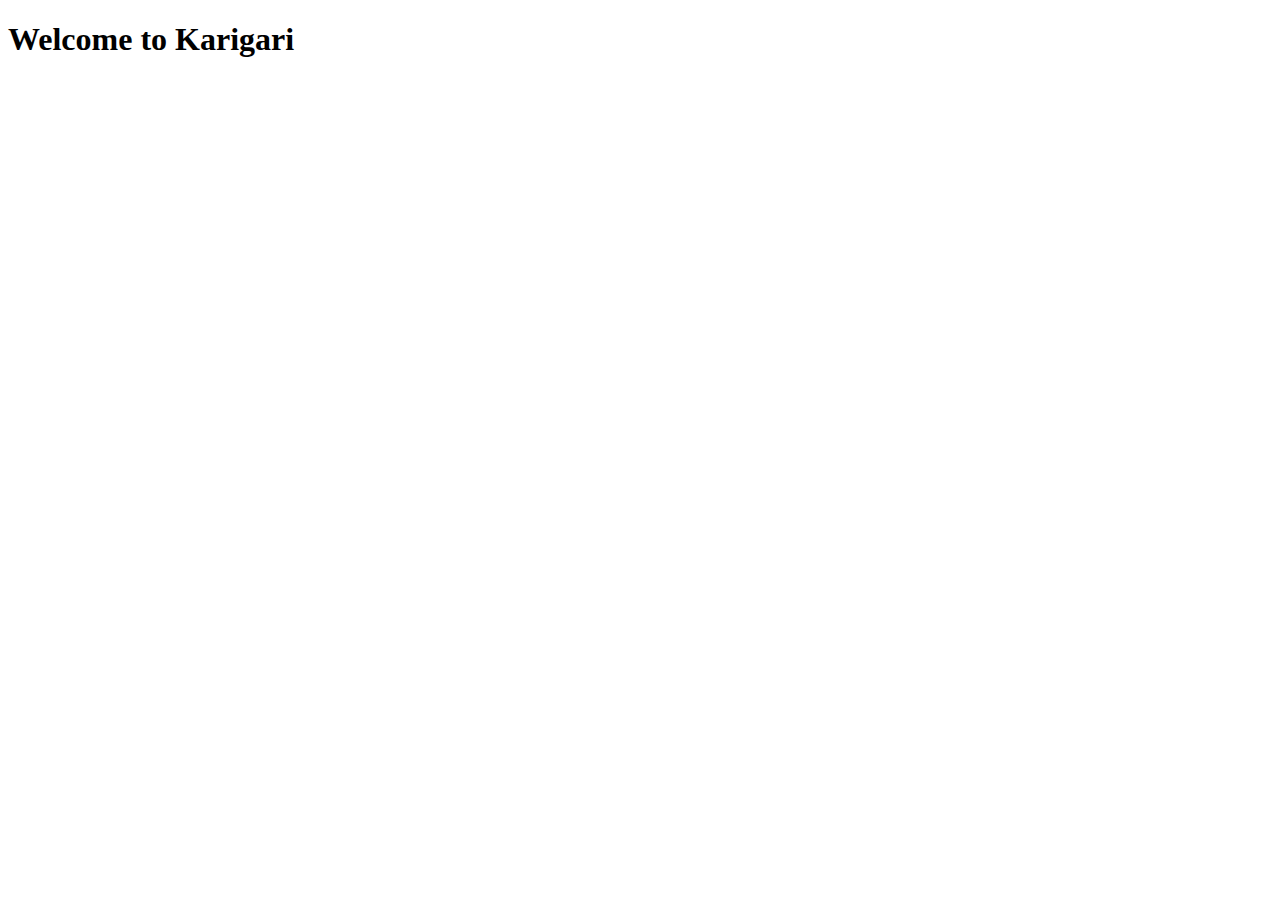
==== Landing_Page/front_end/index.html @ 843fa73e "css bhi" ====
<!-- /home/snehilkankran/Documents/Karigari/karigari/Landing_Page/front_end/index.html -->

<!DOCTYPE html>
<html lang="en">
<head>
    <meta charset="UTF-8">
    <meta name="viewport" content="width=device-width, initial-scale=1.0">
    <title>Karigari.com</title>
</head>
<body>
    <h1>Welcome to Karigari</h1>
</body>
</html>
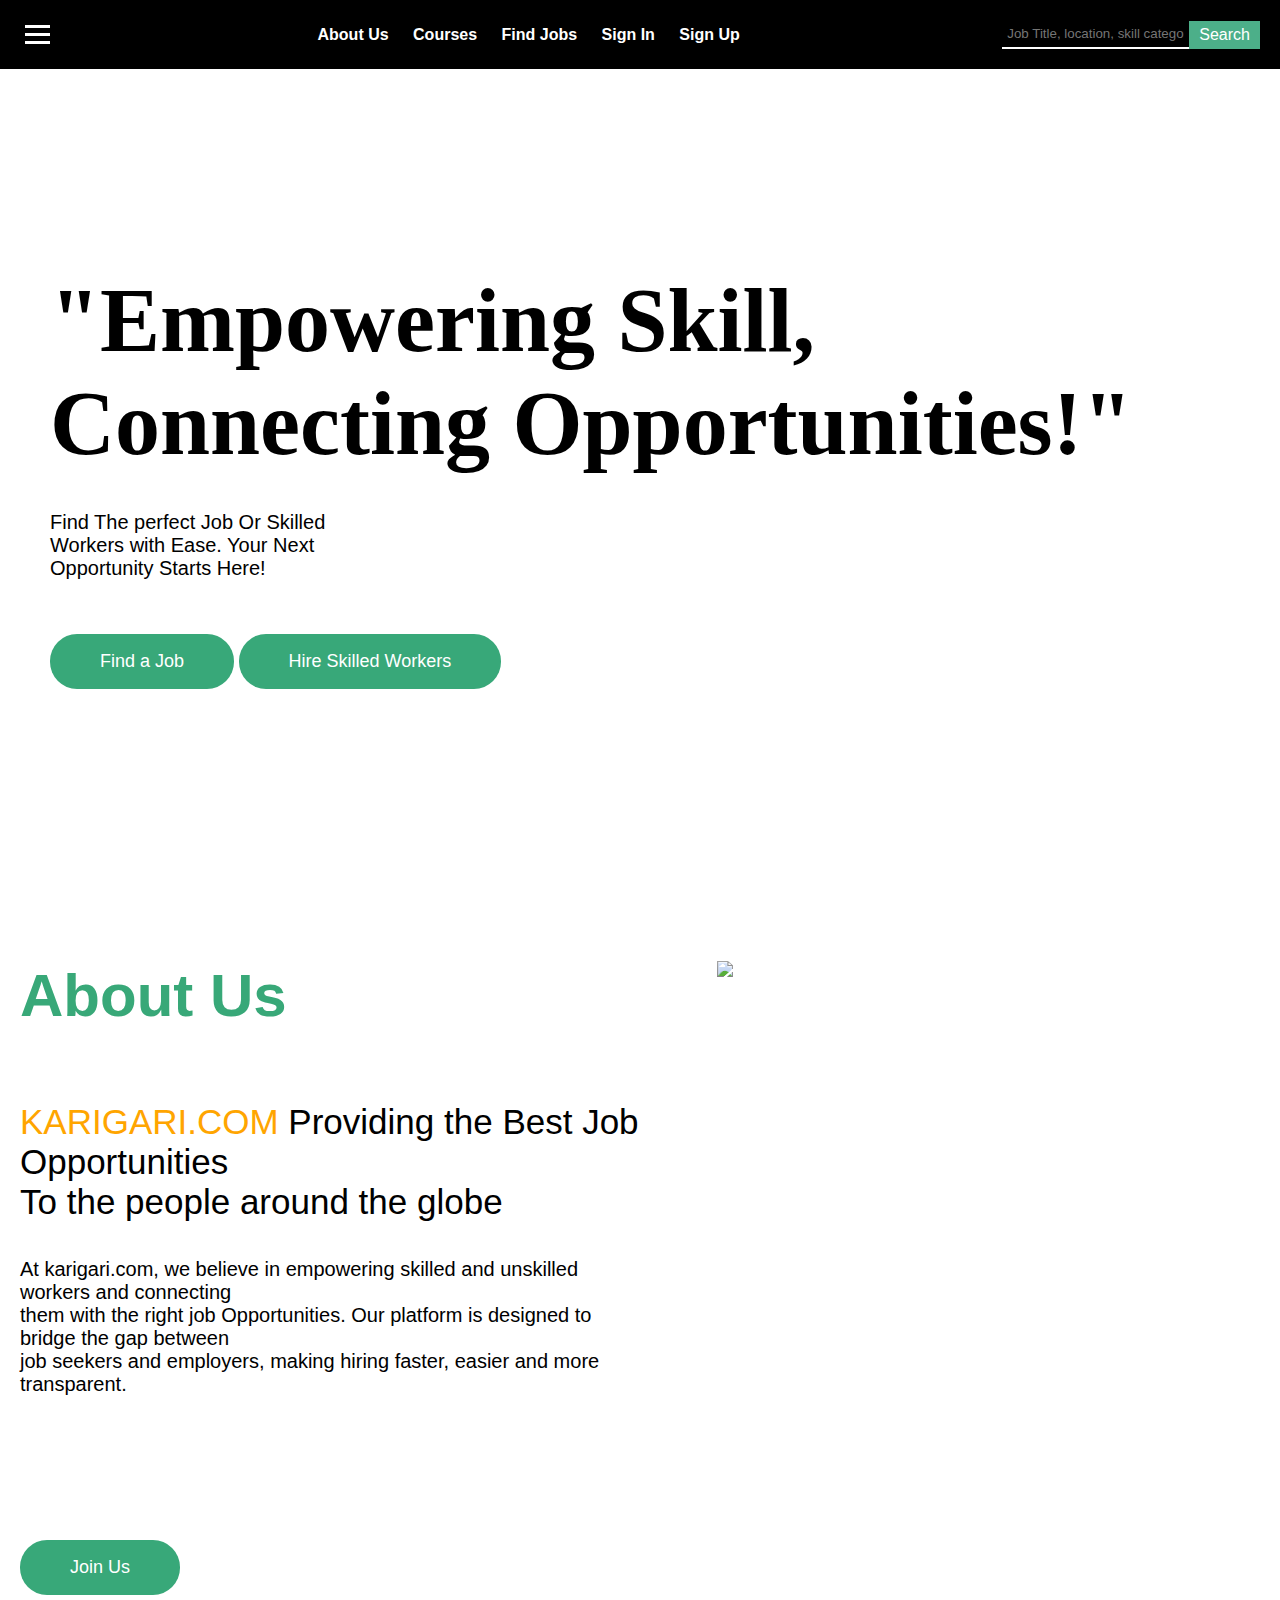
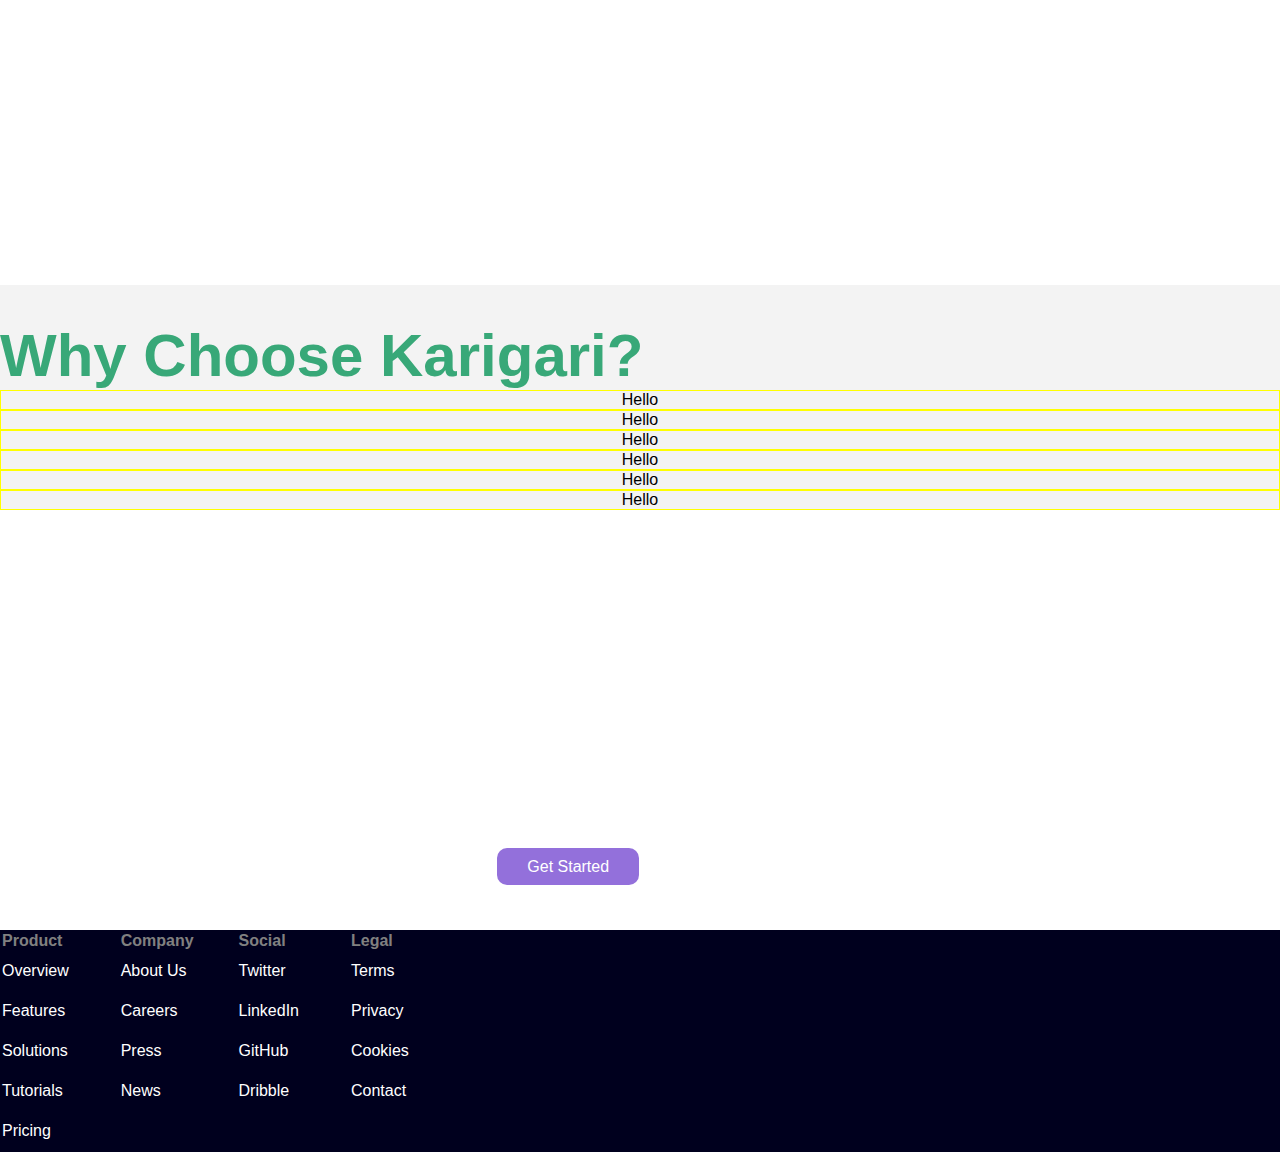
==== commit 40567f8d: "Merge pull request #14 from anshmittal2807/snehil" ====
--- a/Landing_Page/front_end/index.html
+++ b/Landing_Page/front_end/index.html
@@ -6,8 +6,124 @@
     <meta charset="UTF-8">
     <meta name="viewport" content="width=device-width, initial-scale=1.0">
     <title>Karigari.com</title>
+    <link rel="stylesheet" href="style.css">
 </head>
 <body>
-    <h1>Welcome to Karigari</h1>
+    <div class="top-bar">
+        <div class="menu-button">
+            <div class="menu-line"></div>
+            <div class="menu-line"></div>
+            <div class="menu-line"></div>
+        </div>
+        <div class="menu-links"><b>
+            <a href="#">About Us</a>
+            <a href="#">Courses</a>
+            <a href="#">Find Jobs</a>
+            <a href="#">Sign In</a>
+            <a href="#">Sign Up</a></b>
+        </div>
+        <div class="search-box">
+            <input type="text" placeholder="Job Title, location, skill category...">
+            <button>Search</button>
+        </div>
+    </div>
+
+    <!--Desktop 1-->
+
+    <img src="/home/snehilkankran/Documents/Karigari/karigari/Landing_Page/front_end/imagesUsed/Picsart_25-02-11_09-53-29-626.png" alt="image1" style="position: absolute; top: 0; width: 100%; height: 120vh; z-index: -1;">
+    
+    <div class="desktop_Seperator" style="margin-left: 50px;">
+    <h1 style="font-family: cursive; font-size: 10vh;">"Empowering Skill, <br>Connecting Opportunities!"</h1> <br><br>
+    <p>Find The perfect Job Or Skilled <br> Workers with Ease. Your Next <br>Opportunity Starts Here!</p> <br><br><br>
+
+    <div>
+        <div class="LandingButtons">Find a Job</div>
+        <div class="LandingButtons">Hire Skilled Workers</div>
+    </div>
+    <br><br><br><br>
+    </div>
+
+
+    <!--Desktop 2-->
+
+    <img src="/home/snehilkankran/Documents/Karigari/karigari/Landing_Page/front_end/imagesUsed/Screenshot From 2025-02-11 08-36-31.png" style="position: absolute; width: 39%; right: 5%;">
+
+    <div class="desktop_Seperator" style="margin-left: 20px;">
+    <h2>About Us</h2>
+    <br><br><br><br>
+    <div style="width: 50%;">
+    <p style="font-size: 35px;"><span style="color: orange;">KARIGARI.COM</span> Providing the Best Job Opportunities <br> To the people around the globe</p><br><br>
+    <p>At karigari.com, we believe in empowering skilled and unskilled workers and connecting <br> them with the right job Opportunities. Our platform is designed to bridge the gap between <br> job seekers and employers, making hiring faster, easier and more transparent.</p><br><br>
+    </div>
+    <br><br><br><br><br><br>
+    <div class="LandingButtons">Join Us</div>
+    <br><br><br><br><br><br>
+    </div>
+
+    <!--Desktop 3-->
+    <div class="desktop_Seperator" style="background-color: rgb(243, 243, 243);">
+    <br><br>
+    <h2>Why Choose Karigari?</h2>
+    <center>
+        <div class="chooseDiv">Hello</div>
+        <div class="chooseDiv">Hello</div>
+        <div class="chooseDiv">Hello</div>
+        <div class="chooseDiv">Hello</div>
+        <div class="chooseDiv">Hello</div>
+        <div class="chooseDiv">Hello</div>
+    </center>
+    </div>
+
+    <!--Waiting Div-->
+    <div style="background-image: url('/home/snehilkankran/Documents/Karigari/karigari/Landing_Page/front_end/imagesUsed/Screenshot 2025-02-07 193707.png'); background-size: cover; color: white;">
+        <center>
+            <br><br>
+            <span style="font-size: 50px; font-weight: bold;">So? What Are You Waiting For</span><br>
+            <span>It's time to build your career, join in a relaxed and purposeful manner</span><br><br><br>
+            <div class="waitingButtons" style="background-color: mediumpurple;">Get Started</div>
+            <div class="waitingButtons">Contact Us</div>
+            <br><br><br><br>
+        </center>
+    </div>
+
+    
+    <!--Footer-->
+    <div id="footer">
+        <table>
+            <tr id="topTableRow">
+                <th>Product</th>
+                <th>Company</th>
+                <th>Social</th>
+                <th>Legal</th>
+            </tr>
+            <tr>
+                <td>Overview</td>
+                <td>About Us</td>
+                <td>Twitter</td>
+                <td>Terms</td>
+            </tr>
+            <tr>
+                <td>Features</td>
+                <td>Careers</td>
+                <td>LinkedIn</td>
+                <td>Privacy</td>
+            </tr>
+            <tr>
+                <td>Solutions</td>
+                <td>Press</td>
+                <td>GitHub</td>
+                <td>Cookies</td>
+            </tr>
+            <tr>
+                <td>Tutorials</td>
+                <td>News</td>
+                <td>Dribble</td>
+                <td>Contact</td>
+            </tr>
+            <tr>
+                <td>Pricing</td>
+            </tr>
+        </table>
+    </div>
 </body>
 </html>--- a/Landing_Page/front_end/style.css
+++ b/Landing_Page/front_end/style.css
@@ -0,0 +1,91 @@
+*{
+    margin: 0;
+    padding: 0;
+    box-sizing: border-box;
+}
+body {
+    margin: 0; 
+    font-family: sans-serif; 
+}
+.top-bar {
+    background-color: black;
+    color: white;
+    padding: 10px; 
+    display: flex; 
+    justify-content: space-between; 
+    align-items: center; 
+    padding: 20px;
+}
+.menu-button {
+    cursor: pointer;
+    display: flex;
+    flex-direction: column;
+    gap: 5px; 
+    padding: 5px; 
+}
+.menu-line {
+    width: 25px;
+    height: 3px;
+    background-color: white;
+}
+.menu-links {
+    display: flex;
+    gap: 20px; 
+}
+.menu-links a {
+    color: white;
+    text-decoration: none; 
+    padding: 5px 10px; 
+    border-radius: 5px; 
+}
+.menu-links a:hover{background-color: grey;}
+.search-box {display: flex;}
+.search-box input[type="text"] {
+    padding: 5px;
+    border: none;
+    outline: none;
+    background: transparent;
+    color: white;
+    border-bottom: 2px solid white;
+}
+.search-box button {
+    background-color: #4caf89; 
+    border: none;
+    color: white;
+    padding: 5px 10px;
+    text-align: center;
+    text-decoration: none;
+    display: inline-block;
+    font-size: 16px;
+    cursor: pointer;
+}
+.LandingButtons{
+    background-color: rgb(56, 168, 121);
+    color: white;
+    font-size: 18px;
+    padding: 17px 50px;
+    border-radius: 27px;
+    display: inline-flex;
+    justify-content:space-between;
+    align-items: stretch;
+}
+.LandingButtons:hover{
+    cursor: pointer;
+    background-color: rgb(98, 194, 154);
+}
+h2{color: rgb(56, 168, 120); font-size: 60px}
+h4{font-family: cursive; font-size: 40px;}
+.desktop_Seperator{
+    margin: 200px 0;}
+p{font-size: 20px}
+#footer{background-color: rgb(0, 0, 30); color: white;}
+#footer td{padding: 10px 50px 10px 0;}
+#footer td:hover{background-color:  rgba(156, 156, 167, 0.836);}
+.waitingButtons{
+    display: inline;
+    padding: 10px 30px;
+    border-radius: 10px;
+}
+.waitingButtons:hover{background-color: rgba(156, 156, 167, 0.836); color: black;cursor: pointer;}
+#footer th{color: gray; text-align: left;}
+.chooseDiv{display: grid; width: 100px 180px; border: 1px solid yellow;}
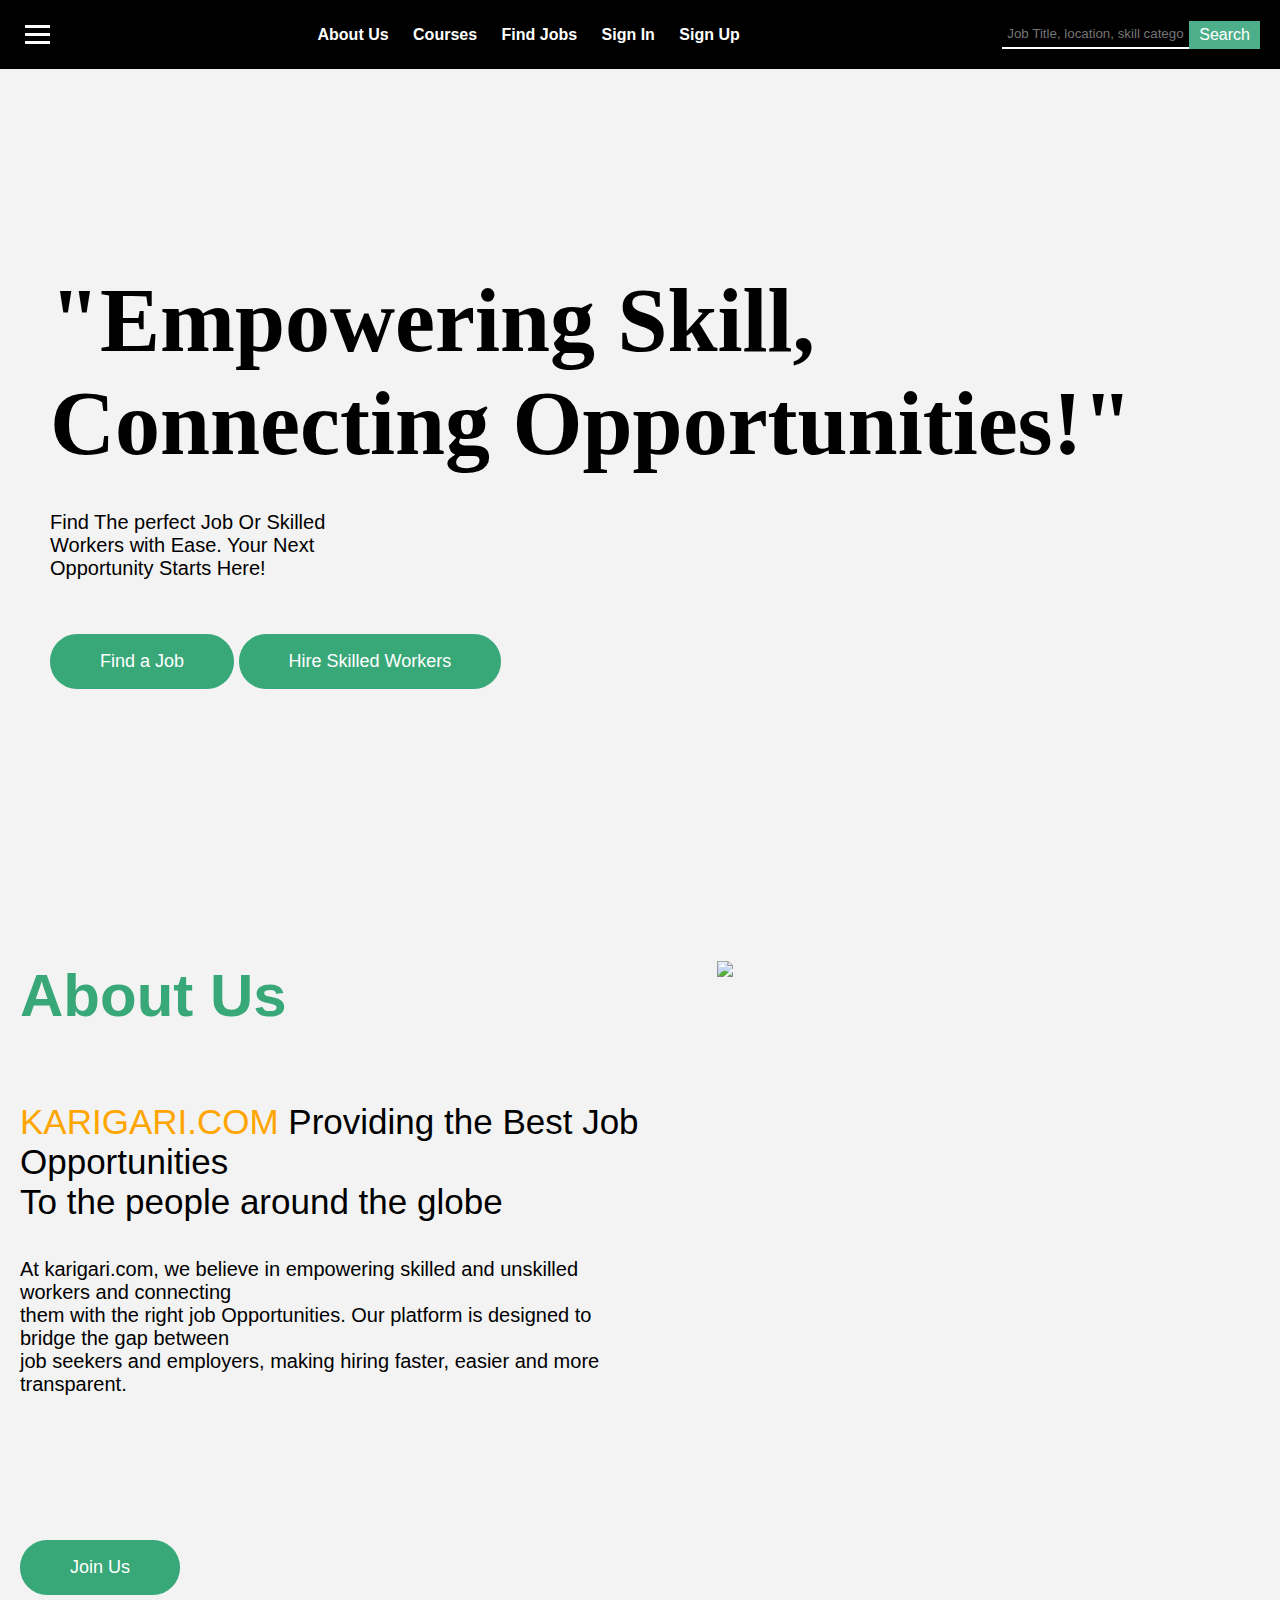
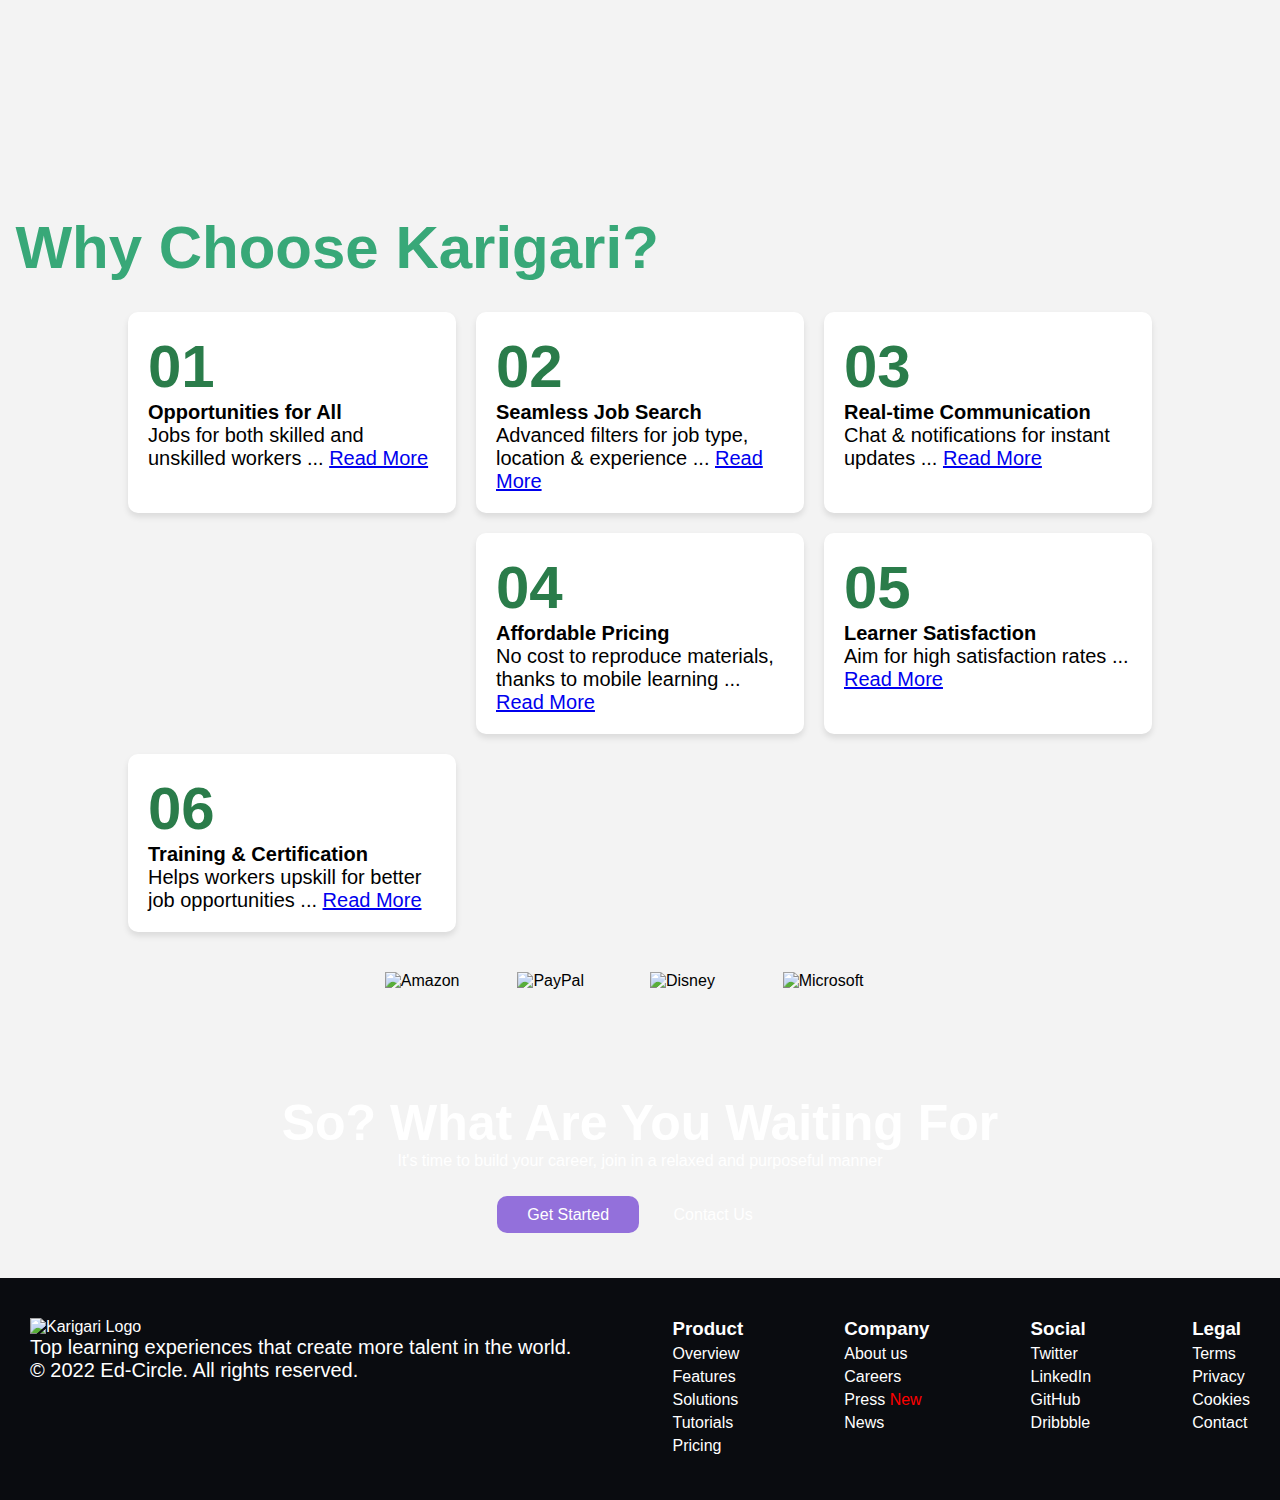
==== commit 9e692a74: "Merge pull request #16 from anshmittal2807/snehil" ====
--- a/Landing_Page/front_end/index.html
+++ b/Landing_Page/front_end/index.html
@@ -30,7 +30,7 @@
 
     <!--Desktop 1-->
 
-    <img src="/home/snehilkankran/Documents/Karigari/karigari/Landing_Page/front_end/imagesUsed/Picsart_25-02-11_09-53-29-626.png" alt="image1" style="position: absolute; top: 0; width: 100%; height: 120vh; z-index: -1;">
+    <img src="/home/snehilkankran/Documents/Karigari/karigari/Landing_Page/front_end/imagesUsed/2c8e28e1b8ab54f369796a909b4a892b.jpg" alt="image1" style="position: absolute; top: 0; width: 100%; height: 100vh; z-index: -1;">
     
     <div class="desktop_Seperator" style="margin-left: 50px;">
     <h1 style="font-family: cursive; font-size: 10vh;">"Empowering Skill, <br>Connecting Opportunities!"</h1> <br><br>
@@ -57,22 +57,53 @@
     </div>
     <br><br><br><br><br><br>
     <div class="LandingButtons">Join Us</div>
-    <br><br><br><br><br><br>
+    <br><br>
     </div>
 
     <!--Desktop 3-->
-    <div class="desktop_Seperator" style="background-color: rgb(243, 243, 243);">
-    <br><br>
-    <h2>Why Choose Karigari?</h2>
-    <center>
-        <div class="chooseDiv">Hello</div>
-        <div class="chooseDiv">Hello</div>
-        <div class="chooseDiv">Hello</div>
-        <div class="chooseDiv">Hello</div>
-        <div class="chooseDiv">Hello</div>
-        <div class="chooseDiv">Hello</div>
-    </center>
+    <div class="container">
+        <h2 style="margin-left: -11%;">Why Choose Karigari?</h2>
+        <div class="grid">
+            <div class="card">
+                <h2>01</h2>
+                <p><strong>Opportunities for All</strong></p>
+                <p>Jobs for both skilled and unskilled workers ... <a href="#">Read More</a></p>
+            </div>
+            <div class="card">
+                <h2>02</h2>
+                <p><strong>Seamless Job Search</strong></p>
+                <p>Advanced filters for job type, location & experience ... <a href="#">Read More</a></p>
+            </div>
+            <div class="card">
+                <h2>03</h2>
+                <p><strong>Real-time Communication</strong></p>
+                <p>Chat & notifications for instant updates ... <a href="#">Read More</a></p>
+            </div>
+            <br>
+            <div class="card">
+                <h2>04</h2>
+                <p><strong>Affordable Pricing</strong></p>
+                <p>No cost to reproduce materials, thanks to mobile learning ... <a href="#">Read More</a></p>
+            </div>
+            <div class="card">
+                <h2>05</h2>
+                <p><strong>Learner Satisfaction</strong></p>
+                <p>Aim for high satisfaction rates ... <a href="#">Read More</a></p>
+            </div>
+            <div class="card">
+                <h2>06</h2>
+                <p><strong>Training & Certification</strong></p>
+                <p>Helps workers upskill for better job opportunities ... <a href="#">Read More</a></p>
+            </div>
+        </div>
+        <div class="partners">
+            <img class="companies" src="/home/snehilkankran/Documents/Karigari/karigari/Landing_Page/front_end/imagesUsed/Screenshot 2025-02-07 182452.png" alt="Amazon">
+            <img class="companies" src="/home/snehilkankran/Documents/Karigari/karigari/Landing_Page/front_end/imagesUsed/Screenshot 2025-02-07 182540.png" alt="PayPal">
+            <img class="companies" src="/home/snehilkankran/Documents/Karigari/karigari/Landing_Page/front_end/imagesUsed/Screenshot 2025-02-07 182547.png" alt="Disney">
+            <img class="companies" src="/home/snehilkankran/Documents/Karigari/karigari/Landing_Page/front_end/imagesUsed/Screenshot 2025-02-07 182531.png" alt="Microsoft">
+        </div>
     </div>
+    <br>
 
     <!--Waiting Div-->
     <div style="background-image: url('/home/snehilkankran/Documents/Karigari/karigari/Landing_Page/front_end/imagesUsed/Screenshot 2025-02-07 193707.png'); background-size: cover; color: white;">
@@ -88,42 +119,41 @@
 
     
     <!--Footer-->
-    <div id="footer">
-        <table>
-            <tr id="topTableRow">
-                <th>Product</th>
-                <th>Company</th>
-                <th>Social</th>
-                <th>Legal</th>
-            </tr>
-            <tr>
-                <td>Overview</td>
-                <td>About Us</td>
-                <td>Twitter</td>
-                <td>Terms</td>
-            </tr>
-            <tr>
-                <td>Features</td>
-                <td>Careers</td>
-                <td>LinkedIn</td>
-                <td>Privacy</td>
-            </tr>
-            <tr>
-                <td>Solutions</td>
-                <td>Press</td>
-                <td>GitHub</td>
-                <td>Cookies</td>
-            </tr>
-            <tr>
-                <td>Tutorials</td>
-                <td>News</td>
-                <td>Dribble</td>
-                <td>Contact</td>
-            </tr>
-            <tr>
-                <td>Pricing</td>
-            </tr>
-        </table>
-    </div>
+    <footer class="site-footer">
+        <div>
+            <img src="/home/snehilkankran/Documents/Karigari/karigari/Landing_Page/front_end/imagesUsed/logo.jpg" alt="Karigari Logo" width="200">
+            <p>Top learning experiences that create more talent in the world.</p>
+            <p>© 2022 Ed-Circle. All rights reserved.</p>
+        </div>
+        <div>
+            <h3>Product</h3>
+            <a href="#">Overview</a>
+            <a href="#">Features</a>
+            <a href="#">Solutions</a>
+            <a href="#">Tutorials</a>
+            <a href="#">Pricing</a>
+        </div>
+        <div>
+            <h3>Company</h3>
+            <a href="#">About us</a>
+            <a href="#">Careers</a>
+            <a href="#">Press <span style='color:red;'>New</span></a>
+            <a href="#">News</a>
+        </div>
+        <div>
+            <h3>Social</h3>
+            <a href="#">Twitter</a>
+            <a href="#">LinkedIn</a>
+            <a href="#">GitHub</a>
+            <a href="#">Dribbble</a>
+        </div>
+        <div>
+            <h3>Legal</h3>
+            <a href="#">Terms</a>
+            <a href="#">Privacy</a>
+            <a href="#">Cookies</a>
+            <a href="#">Contact</a>
+        </div>
+    </footer>
 </body>
 </html>--- a/Landing_Page/front_end/style.css
+++ b/Landing_Page/front_end/style.css
@@ -6,6 +6,7 @@
 body {
     margin: 0; 
     font-family: sans-serif; 
+    background-color: rgb(243, 243, 243);
 }
 .top-bar {
     background-color: black;
@@ -89,3 +90,95 @@
 .waitingButtons:hover{background-color: rgba(156, 156, 167, 0.836); color: black;cursor: pointer;}
 #footer th{color: gray; text-align: left;}
 .chooseDiv{display: grid; width: 100px 180px; border: 1px solid yellow;}
+
+.container {
+    width: 80%;
+    margin: 50px auto;
+}
+.grid {
+    display: grid;
+    align-content: center;
+    grid-template-columns: repeat(auto-fit, minmax(300px, 1fr));
+    gap: 20px;
+    margin-top: 30px;
+    justify-content: space-around;
+}
+.card {
+    background: white;
+    padding: 20px;
+    border-radius: 10px;
+    box-shadow: 0px 4px 6px rgba(0, 0, 0, 0.1);
+}
+.card h2 {
+    color: #2a7c4a;
+}
+.partners {
+    display: flex;
+    justify-content: center;
+    gap: 20px;
+    flex-wrap: wrap;
+    margin-top: 40px;
+}
+.partners img {
+    max-height: 50px;
+}
+.main-wrapper {
+    width: 80%;
+    margin: 50px auto;
+}
+.title-heading {
+    color: #2a7c4a;
+}
+.feature-grid {
+    display: grid;
+    grid-template-columns: repeat(auto-fit, minmax(300px, 1fr));
+    gap: 20px;
+    margin-top: 30px;
+}
+.feature-card {
+    background: white;
+    padding: 20px;
+    border-radius: 10px;
+    box-shadow: 0px 4px 6px rgba(0, 0, 0, 0.1);
+}
+.feature-card h2 {
+    color: #2a7c4a;
+}
+.brand-logos {
+    display: flex;
+    justify-content: center;
+    gap: 20px;
+    flex-wrap: wrap;
+    margin-top: 40px;
+}
+.brand-logos img {
+    max-height: 50px;
+}
+.site-footer {
+    background-color: #0a0c10;
+    color: white;
+    padding: 30px 20px;
+    display: flex;
+    justify-content: space-between;
+    flex-wrap: wrap;
+    text-align: left;
+}
+.site-footer div {
+    margin: 10px;
+}
+.site-footer a {
+    color: white;
+    text-decoration: none;
+    display: block;
+    margin: 5px 0;
+}
+.social-links {
+    display: flex;
+    gap: 10px;
+}
+.social-links img {
+    width: 20px;
+}
+.companies{
+    width: 11%;
+}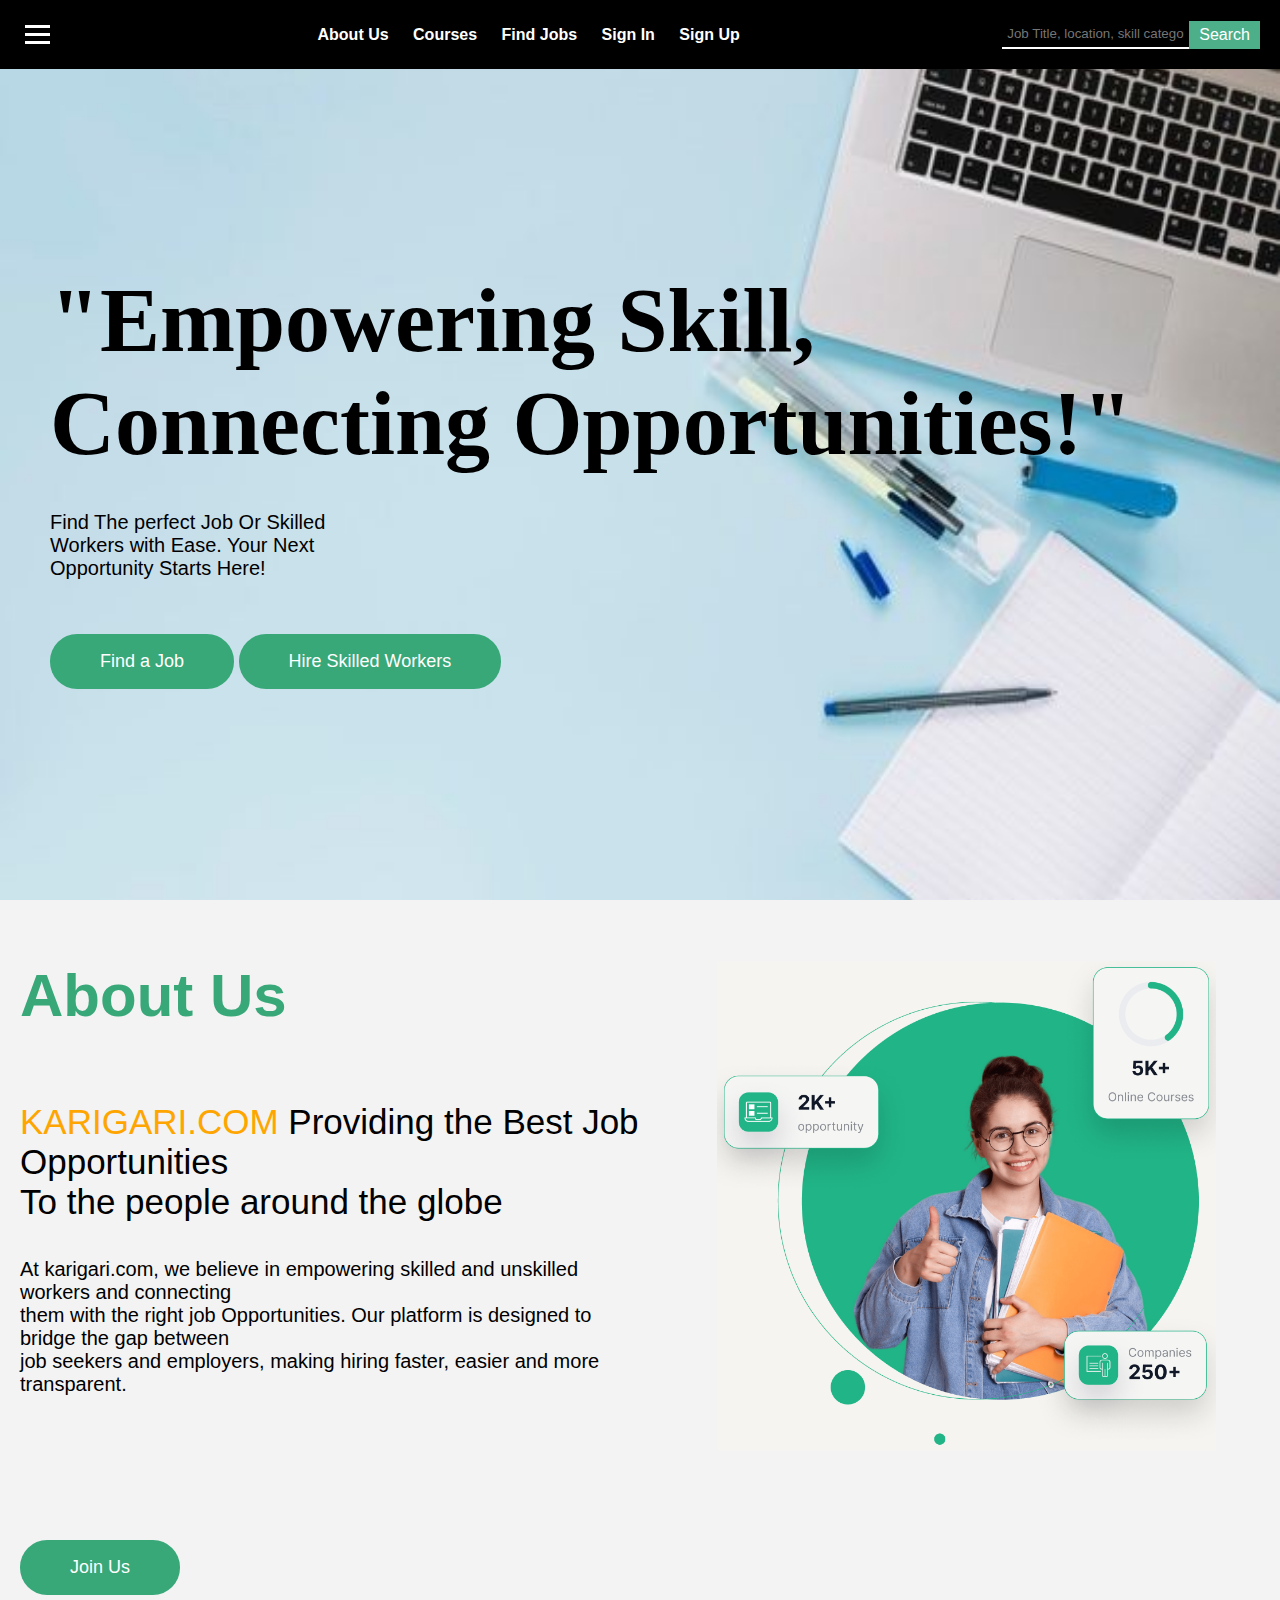
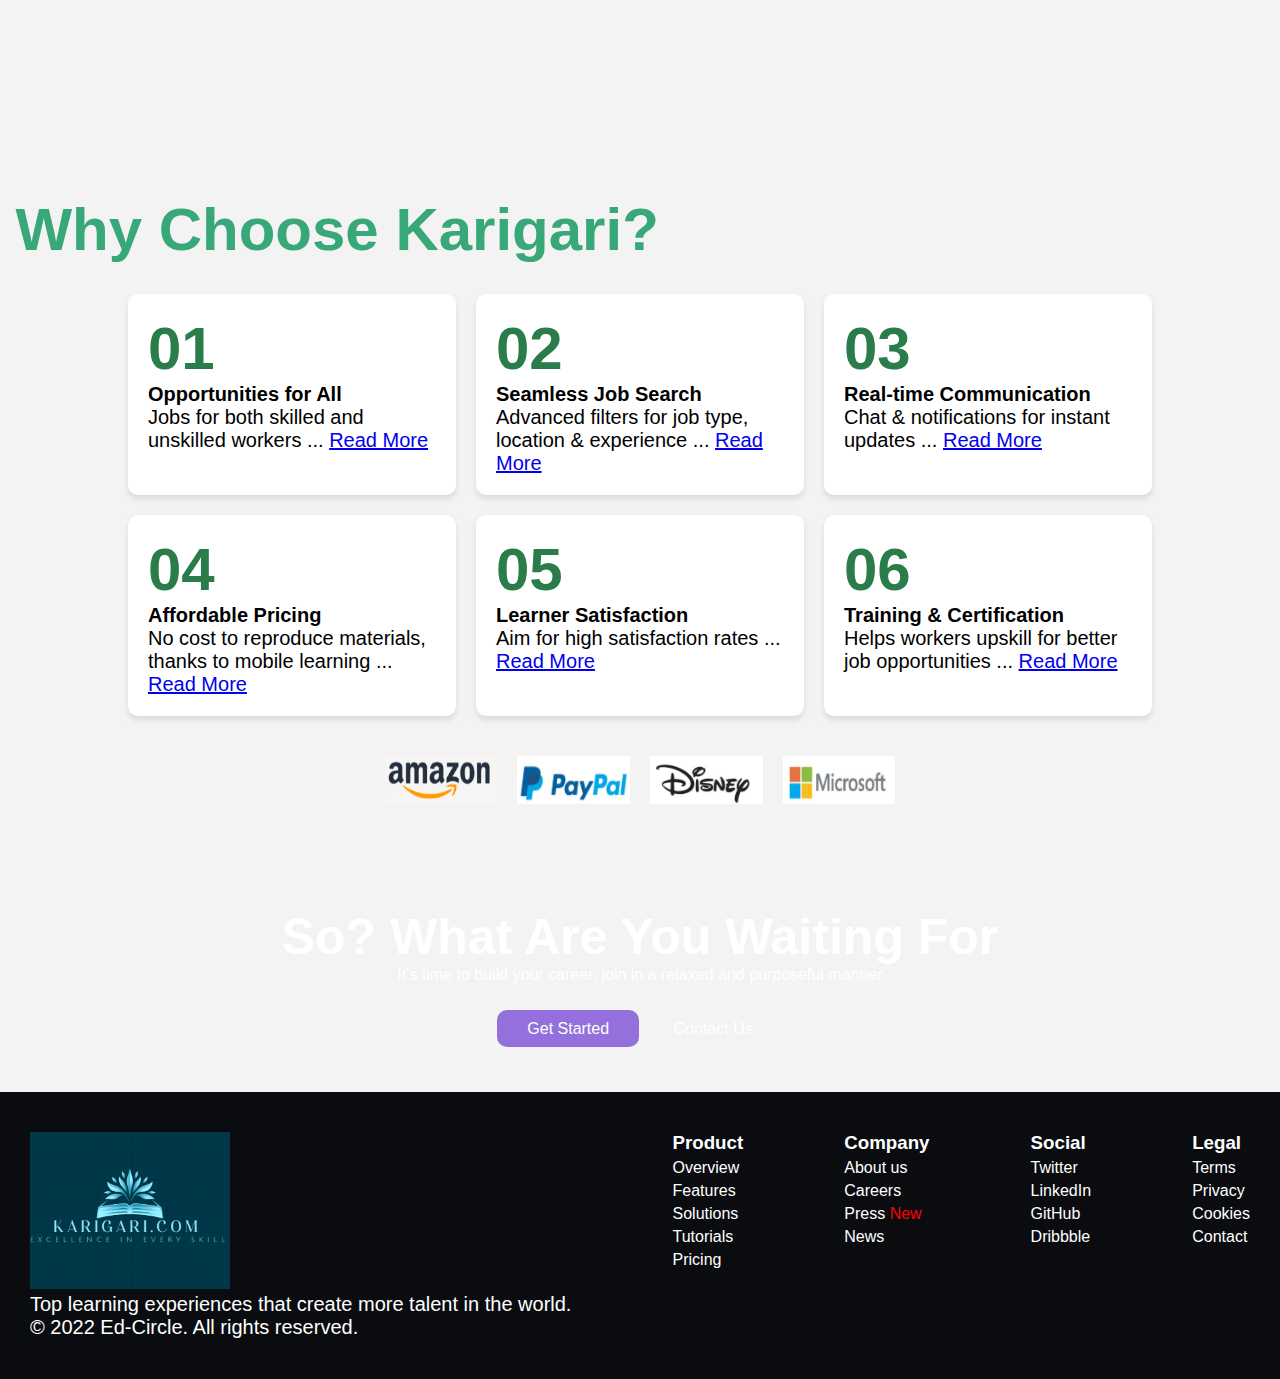
==== commit e463218b: "Merge pull request #17 from anshmittal2807/snehil" ====
--- a/Landing_Page/front_end/index.html
+++ b/Landing_Page/front_end/index.html
@@ -30,7 +30,7 @@
 
     <!--Desktop 1-->
 
-    <img src="/home/snehilkankran/Documents/Karigari/karigari/Landing_Page/front_end/imagesUsed/2c8e28e1b8ab54f369796a909b4a892b.jpg" alt="image1" style="position: absolute; top: 0; width: 100%; height: 100vh; z-index: -1;">
+    <img src="./imagesUsed/2c8e28e1b8ab54f369796a909b4a892b.jpg" alt="image1" style="position: absolute; top: 0; width: 100%; height: 100vh; z-index: -1;">
     
     <div class="desktop_Seperator" style="margin-left: 50px;">
     <h1 style="font-family: cursive; font-size: 10vh;">"Empowering Skill, <br>Connecting Opportunities!"</h1> <br><br>
@@ -46,7 +46,7 @@
 
     <!--Desktop 2-->
 
-    <img src="/home/snehilkankran/Documents/Karigari/karigari/Landing_Page/front_end/imagesUsed/Screenshot From 2025-02-11 08-36-31.png" style="position: absolute; width: 39%; right: 5%;">
+    <img src="./imagesUsed/Screenshot From 2025-02-11 08-36-31.png" style="position: absolute; width: 39%; right: 5%;">
 
     <div class="desktop_Seperator" style="margin-left: 20px;">
     <h2>About Us</h2>
@@ -57,7 +57,7 @@
     </div>
     <br><br><br><br><br><br>
     <div class="LandingButtons">Join Us</div>
-    <br><br>
+    <br>
     </div>
 
     <!--Desktop 3-->
@@ -79,7 +79,6 @@
                 <p><strong>Real-time Communication</strong></p>
                 <p>Chat & notifications for instant updates ... <a href="#">Read More</a></p>
             </div>
-            <br>
             <div class="card">
                 <h2>04</h2>
                 <p><strong>Affordable Pricing</strong></p>
@@ -97,10 +96,10 @@
             </div>
         </div>
         <div class="partners">
-            <img class="companies" src="/home/snehilkankran/Documents/Karigari/karigari/Landing_Page/front_end/imagesUsed/Screenshot 2025-02-07 182452.png" alt="Amazon">
-            <img class="companies" src="/home/snehilkankran/Documents/Karigari/karigari/Landing_Page/front_end/imagesUsed/Screenshot 2025-02-07 182540.png" alt="PayPal">
-            <img class="companies" src="/home/snehilkankran/Documents/Karigari/karigari/Landing_Page/front_end/imagesUsed/Screenshot 2025-02-07 182547.png" alt="Disney">
-            <img class="companies" src="/home/snehilkankran/Documents/Karigari/karigari/Landing_Page/front_end/imagesUsed/Screenshot 2025-02-07 182531.png" alt="Microsoft">
+            <img class="companies" src="./imagesUsed/Screenshot 2025-02-07 182452.png" alt="Amazon">
+            <img class="companies" src="./imagesUsed/Screenshot 2025-02-07 182540.png" alt="PayPal">
+            <img class="companies" src="./imagesUsed/Screenshot 2025-02-07 182547.png" alt="Disney">
+            <img class="companies" src="./imagesUsed/Screenshot 2025-02-07 182531.png" alt="Microsoft">
         </div>
     </div>
     <br>
@@ -121,7 +120,7 @@
     <!--Footer-->
     <footer class="site-footer">
         <div>
-            <img src="/home/snehilkankran/Documents/Karigari/karigari/Landing_Page/front_end/imagesUsed/logo.jpg" alt="Karigari Logo" width="200">
+            <img src="./imagesUsed/logo.jpg" alt="Karigari Logo" width="200">
             <p>Top learning experiences that create more talent in the world.</p>
             <p>© 2022 Ed-Circle. All rights reserved.</p>
         </div>
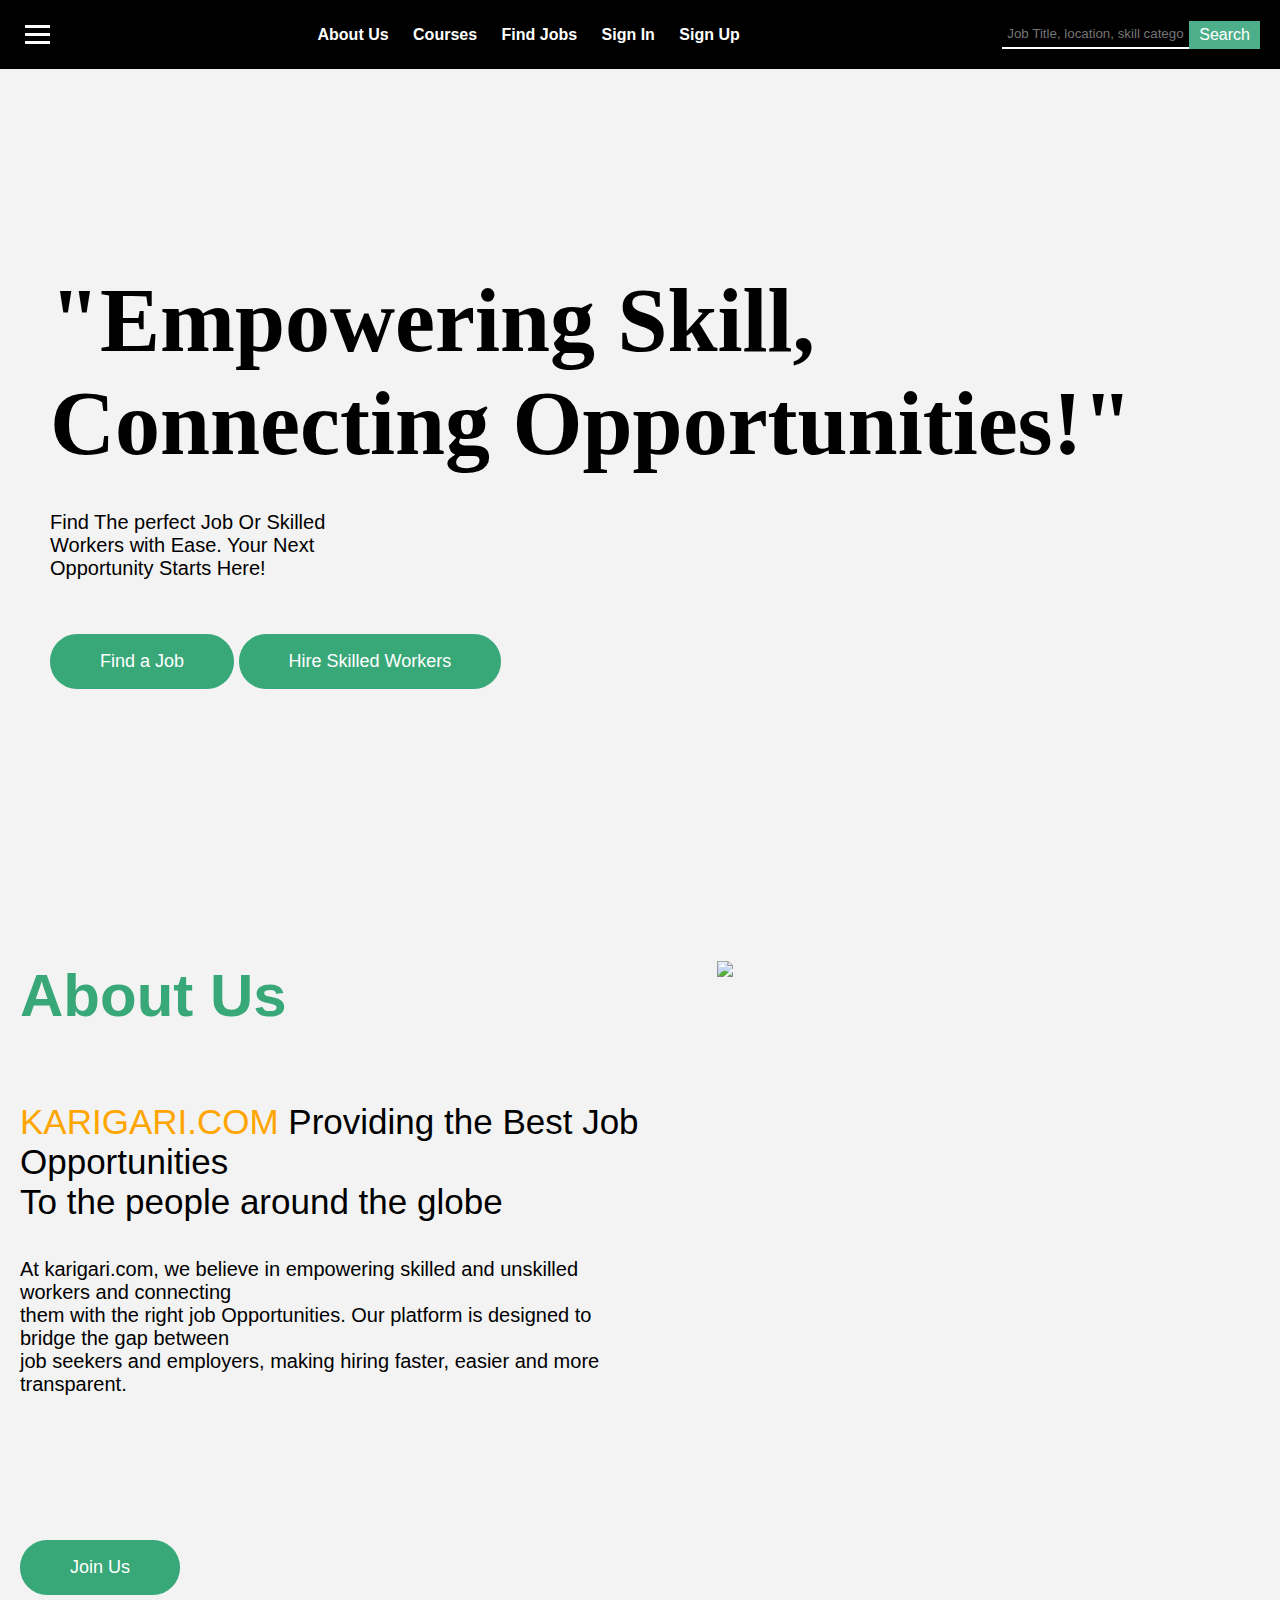
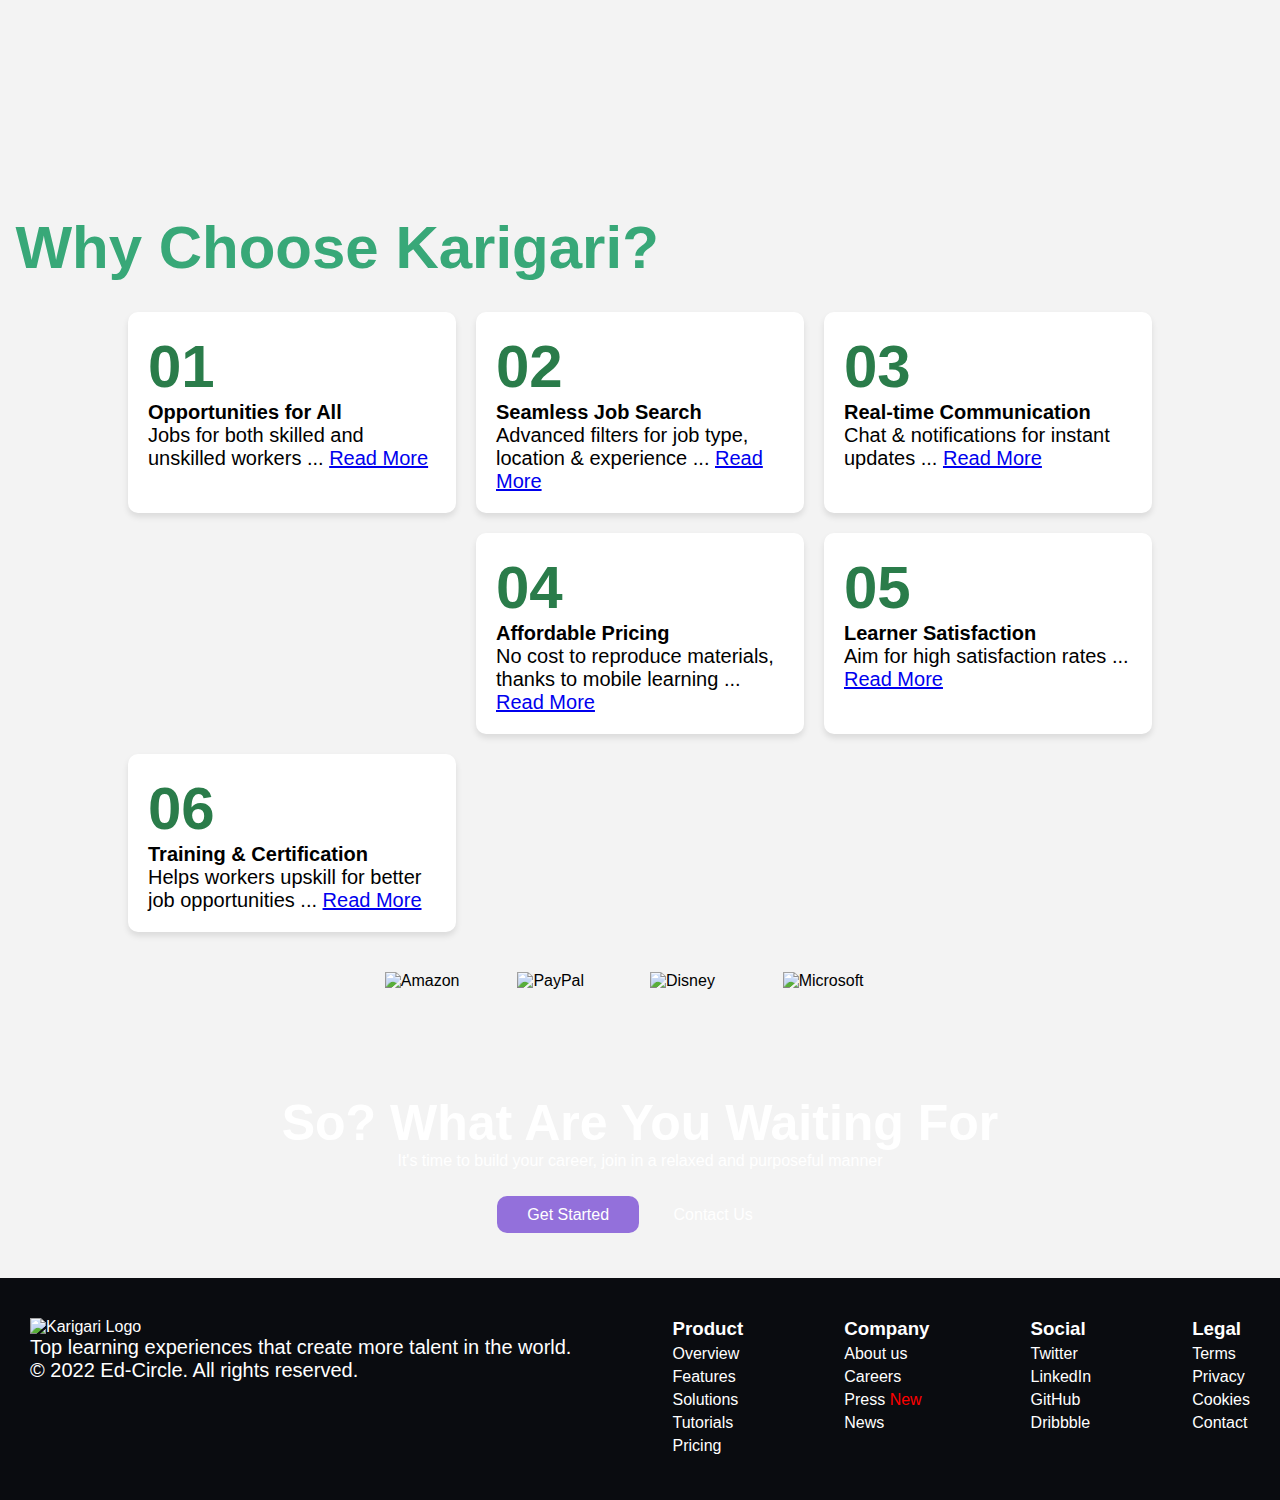
==== commit eadcc9db: "landing page check karo" ====
--- a/Landing_Page/front_end/index.html
+++ b/Landing_Page/front_end/index.html
@@ -30,7 +30,7 @@
 
     <!--Desktop 1-->
 
-    <img src="./imagesUsed/2c8e28e1b8ab54f369796a909b4a892b.jpg" alt="image1" style="position: absolute; top: 0; width: 100%; height: 100vh; z-index: -1;">
+    <img src="/home/snehilkankran/Documents/Karigari/karigari/Landing_Page/front_end/imagesUsed/2c8e28e1b8ab54f369796a909b4a892b.jpg" alt="image1" style="position: absolute; top: 0; width: 100%; height: 100vh; z-index: -1;">
     
     <div class="desktop_Seperator" style="margin-left: 50px;">
     <h1 style="font-family: cursive; font-size: 10vh;">"Empowering Skill, <br>Connecting Opportunities!"</h1> <br><br>
@@ -46,7 +46,7 @@
 
     <!--Desktop 2-->
 
-    <img src="./imagesUsed/Screenshot From 2025-02-11 08-36-31.png" style="position: absolute; width: 39%; right: 5%;">
+    <img src="/home/snehilkankran/Documents/Karigari/karigari/Landing_Page/front_end/imagesUsed/Screenshot From 2025-02-11 08-36-31.png" style="position: absolute; width: 39%; right: 5%;">
 
     <div class="desktop_Seperator" style="margin-left: 20px;">
     <h2>About Us</h2>
@@ -57,7 +57,7 @@
     </div>
     <br><br><br><br><br><br>
     <div class="LandingButtons">Join Us</div>
-    <br>
+    <br><br>
     </div>
 
     <!--Desktop 3-->
@@ -79,6 +79,7 @@
                 <p><strong>Real-time Communication</strong></p>
                 <p>Chat & notifications for instant updates ... <a href="#">Read More</a></p>
             </div>
+            <br>
             <div class="card">
                 <h2>04</h2>
                 <p><strong>Affordable Pricing</strong></p>
@@ -96,10 +97,10 @@
             </div>
         </div>
         <div class="partners">
-            <img class="companies" src="./imagesUsed/Screenshot 2025-02-07 182452.png" alt="Amazon">
-            <img class="companies" src="./imagesUsed/Screenshot 2025-02-07 182540.png" alt="PayPal">
-            <img class="companies" src="./imagesUsed/Screenshot 2025-02-07 182547.png" alt="Disney">
-            <img class="companies" src="./imagesUsed/Screenshot 2025-02-07 182531.png" alt="Microsoft">
+            <img class="companies" src="/home/snehilkankran/Documents/Karigari/karigari/Landing_Page/front_end/imagesUsed/Screenshot 2025-02-07 182452.png" alt="Amazon">
+            <img class="companies" src="/home/snehilkankran/Documents/Karigari/karigari/Landing_Page/front_end/imagesUsed/Screenshot 2025-02-07 182540.png" alt="PayPal">
+            <img class="companies" src="/home/snehilkankran/Documents/Karigari/karigari/Landing_Page/front_end/imagesUsed/Screenshot 2025-02-07 182547.png" alt="Disney">
+            <img class="companies" src="/home/snehilkankran/Documents/Karigari/karigari/Landing_Page/front_end/imagesUsed/Screenshot 2025-02-07 182531.png" alt="Microsoft">
         </div>
     </div>
     <br>
@@ -120,7 +121,7 @@
     <!--Footer-->
     <footer class="site-footer">
         <div>
-            <img src="./imagesUsed/logo.jpg" alt="Karigari Logo" width="200">
+            <img src="/home/snehilkankran/Documents/Karigari/karigari/Landing_Page/front_end/imagesUsed/logo.jpg" alt="Karigari Logo" width="200">
             <p>Top learning experiences that create more talent in the world.</p>
             <p>© 2022 Ed-Circle. All rights reserved.</p>
         </div>
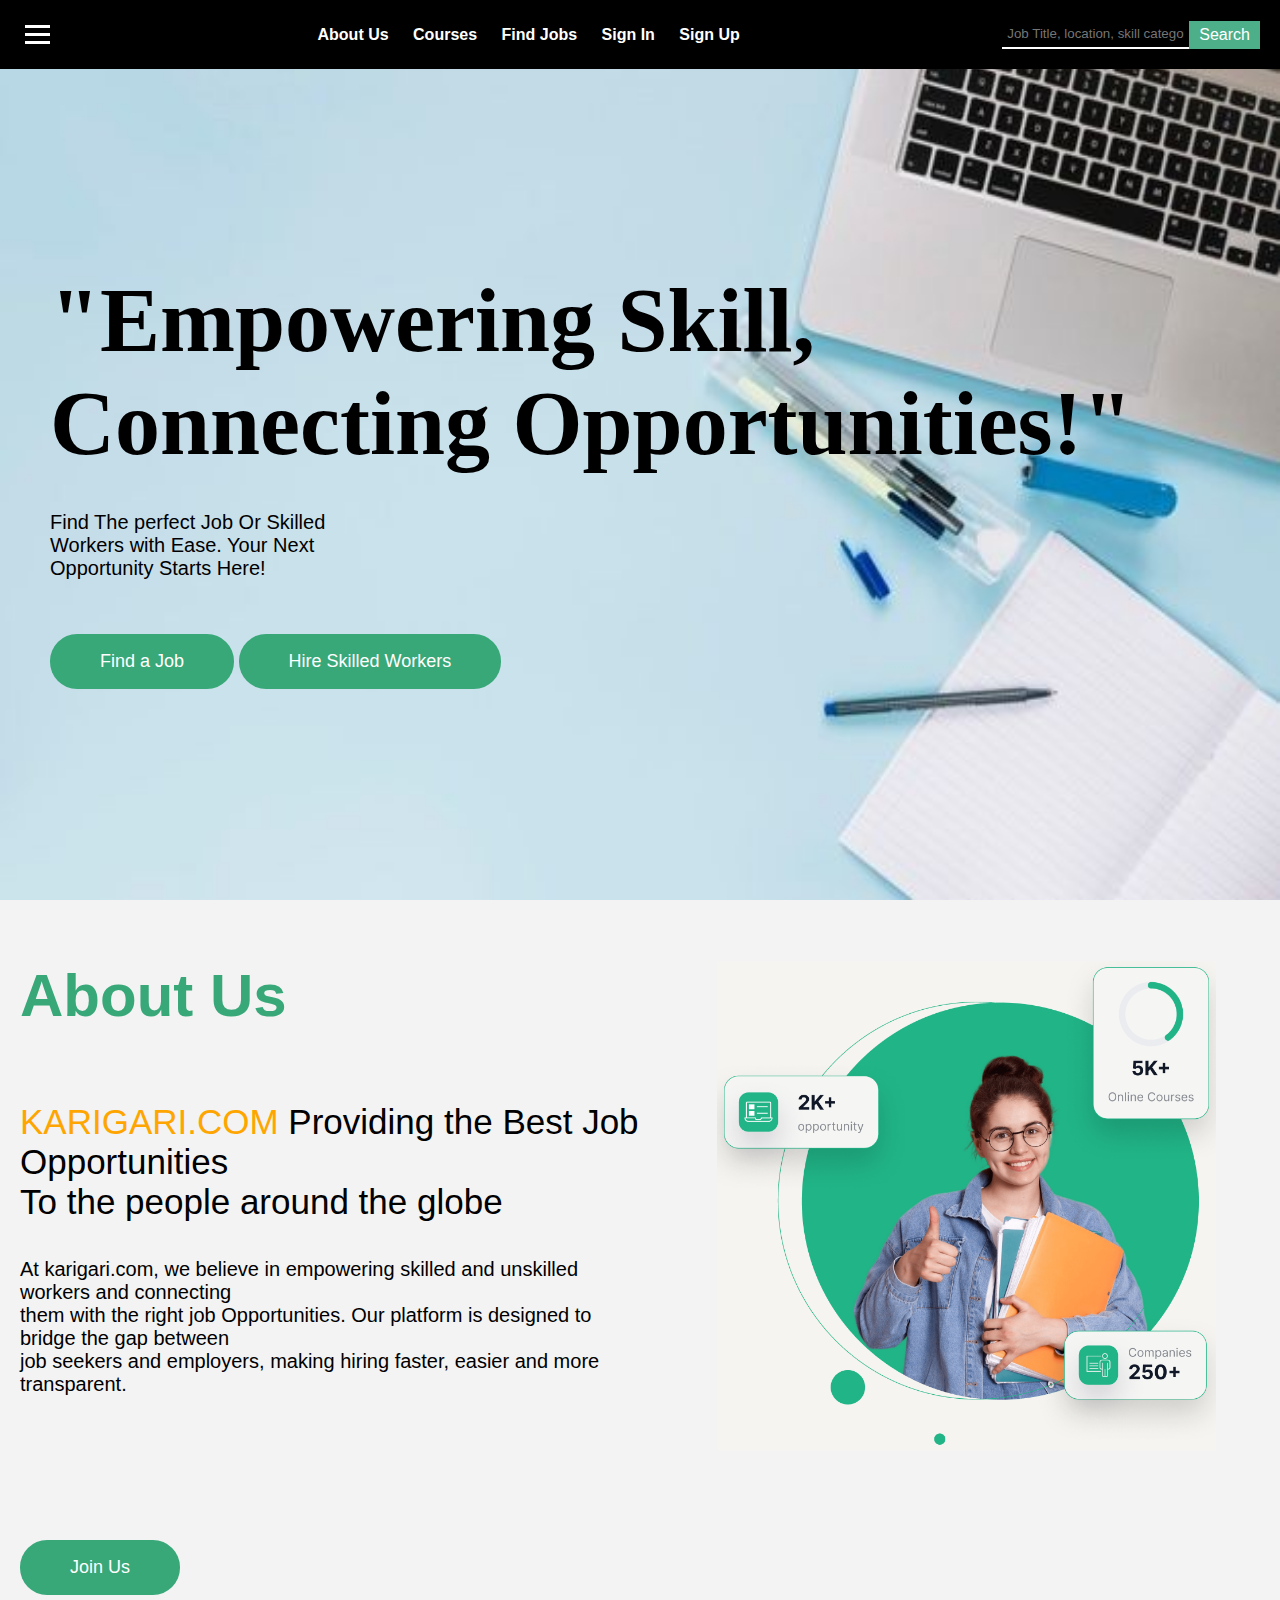
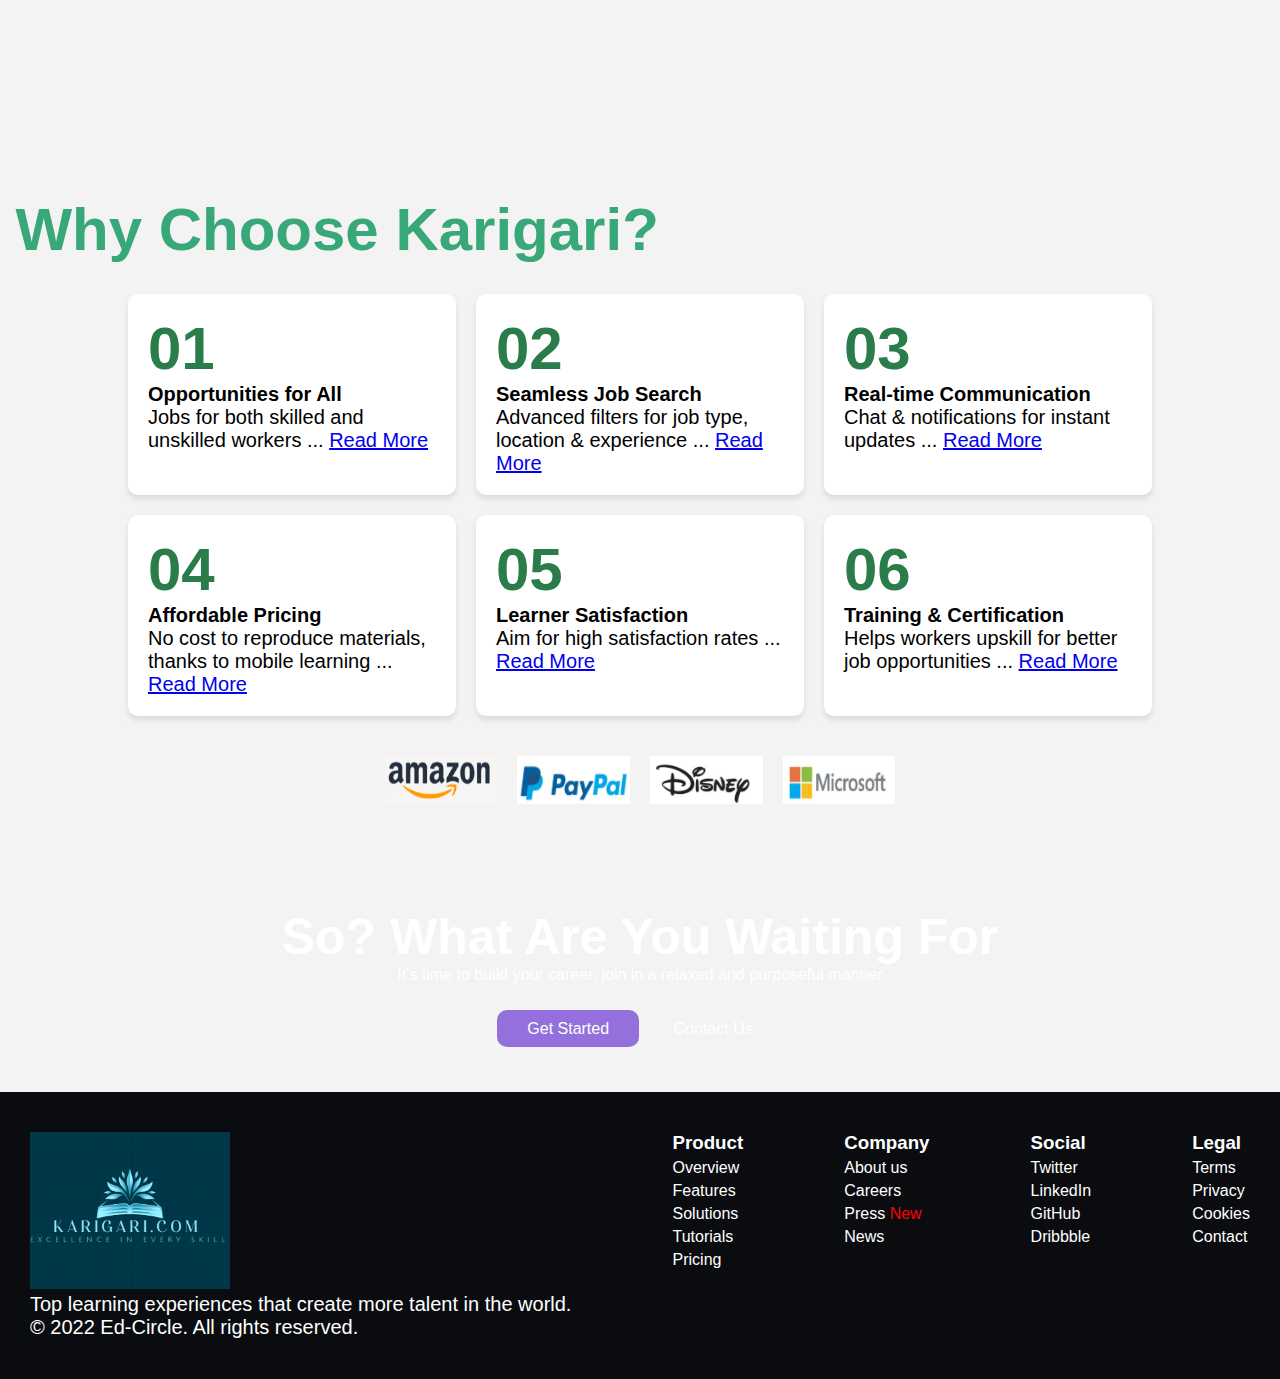
==== commit d6dd152b: "landing page check karo" ====
--- a/Landing_Page/front_end/index.html
+++ b/Landing_Page/front_end/index.html
@@ -30,7 +30,7 @@
 
     <!--Desktop 1-->
 
-    <img src="/home/snehilkankran/Documents/Karigari/karigari/Landing_Page/front_end/imagesUsed/2c8e28e1b8ab54f369796a909b4a892b.jpg" alt="image1" style="position: absolute; top: 0; width: 100%; height: 100vh; z-index: -1;">
+    <img src="./imagesUsed/2c8e28e1b8ab54f369796a909b4a892b.jpg" alt="image1" style="position: absolute; top: 0; width: 100%; height: 100vh; z-index: -1;">
     
     <div class="desktop_Seperator" style="margin-left: 50px;">
     <h1 style="font-family: cursive; font-size: 10vh;">"Empowering Skill, <br>Connecting Opportunities!"</h1> <br><br>
@@ -46,7 +46,7 @@
 
     <!--Desktop 2-->
 
-    <img src="/home/snehilkankran/Documents/Karigari/karigari/Landing_Page/front_end/imagesUsed/Screenshot From 2025-02-11 08-36-31.png" style="position: absolute; width: 39%; right: 5%;">
+    <img src="./imagesUsed/Screenshot From 2025-02-11 08-36-31.png" style="position: absolute; width: 39%; right: 5%;">
 
     <div class="desktop_Seperator" style="margin-left: 20px;">
     <h2>About Us</h2>
@@ -57,7 +57,7 @@
     </div>
     <br><br><br><br><br><br>
     <div class="LandingButtons">Join Us</div>
-    <br><br>
+    <br>
     </div>
 
     <!--Desktop 3-->
@@ -79,7 +79,6 @@
                 <p><strong>Real-time Communication</strong></p>
                 <p>Chat & notifications for instant updates ... <a href="#">Read More</a></p>
             </div>
-            <br>
             <div class="card">
                 <h2>04</h2>
                 <p><strong>Affordable Pricing</strong></p>
@@ -97,10 +96,10 @@
             </div>
         </div>
         <div class="partners">
-            <img class="companies" src="/home/snehilkankran/Documents/Karigari/karigari/Landing_Page/front_end/imagesUsed/Screenshot 2025-02-07 182452.png" alt="Amazon">
-            <img class="companies" src="/home/snehilkankran/Documents/Karigari/karigari/Landing_Page/front_end/imagesUsed/Screenshot 2025-02-07 182540.png" alt="PayPal">
-            <img class="companies" src="/home/snehilkankran/Documents/Karigari/karigari/Landing_Page/front_end/imagesUsed/Screenshot 2025-02-07 182547.png" alt="Disney">
-            <img class="companies" src="/home/snehilkankran/Documents/Karigari/karigari/Landing_Page/front_end/imagesUsed/Screenshot 2025-02-07 182531.png" alt="Microsoft">
+            <img class="companies" src="./imagesUsed/Screenshot 2025-02-07 182452.png" alt="Amazon">
+            <img class="companies" src="./imagesUsed/Screenshot 2025-02-07 182540.png" alt="PayPal">
+            <img class="companies" src="./imagesUsed/Screenshot 2025-02-07 182547.png" alt="Disney">
+            <img class="companies" src="./imagesUsed/Screenshot 2025-02-07 182531.png" alt="Microsoft">
         </div>
     </div>
     <br>
@@ -121,7 +120,7 @@
     <!--Footer-->
     <footer class="site-footer">
         <div>
-            <img src="/home/snehilkankran/Documents/Karigari/karigari/Landing_Page/front_end/imagesUsed/logo.jpg" alt="Karigari Logo" width="200">
+            <img src="./imagesUsed/logo.jpg" alt="Karigari Logo" width="200">
             <p>Top learning experiences that create more talent in the world.</p>
             <p>© 2022 Ed-Circle. All rights reserved.</p>
         </div>
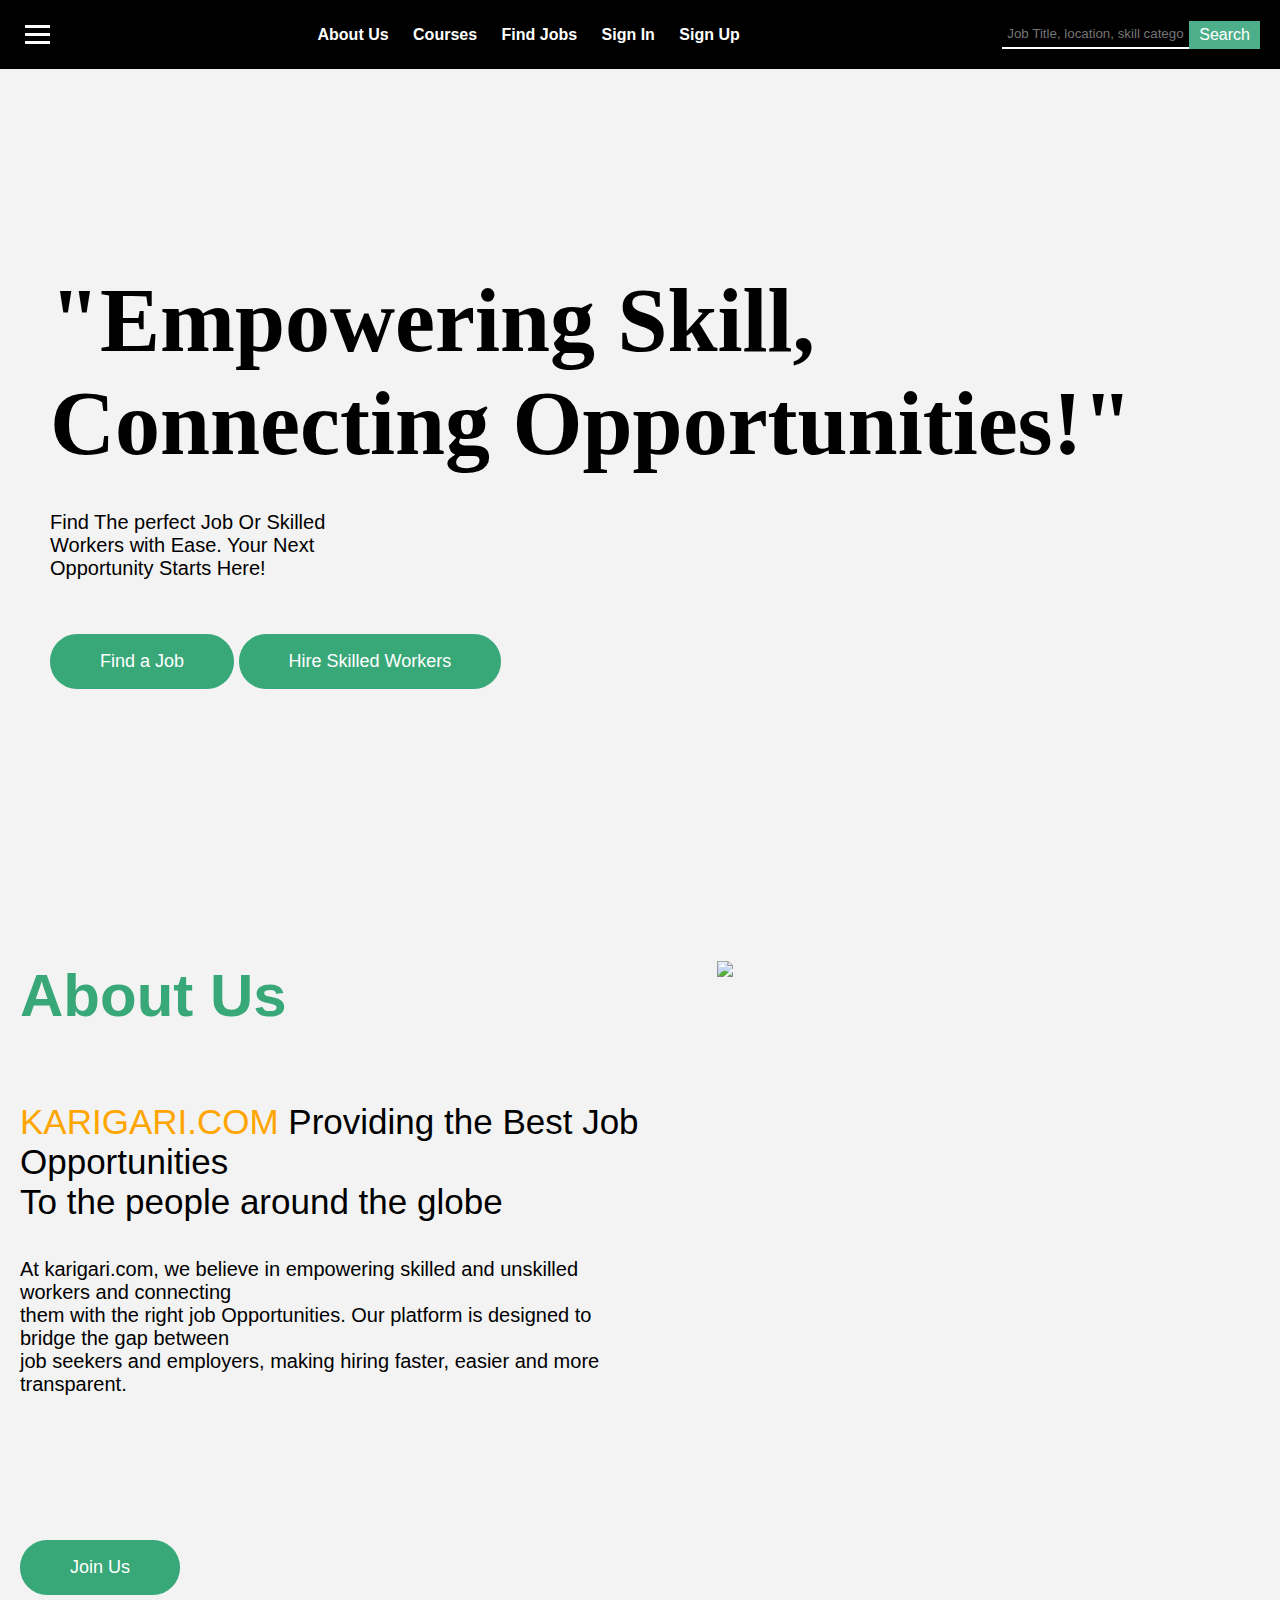
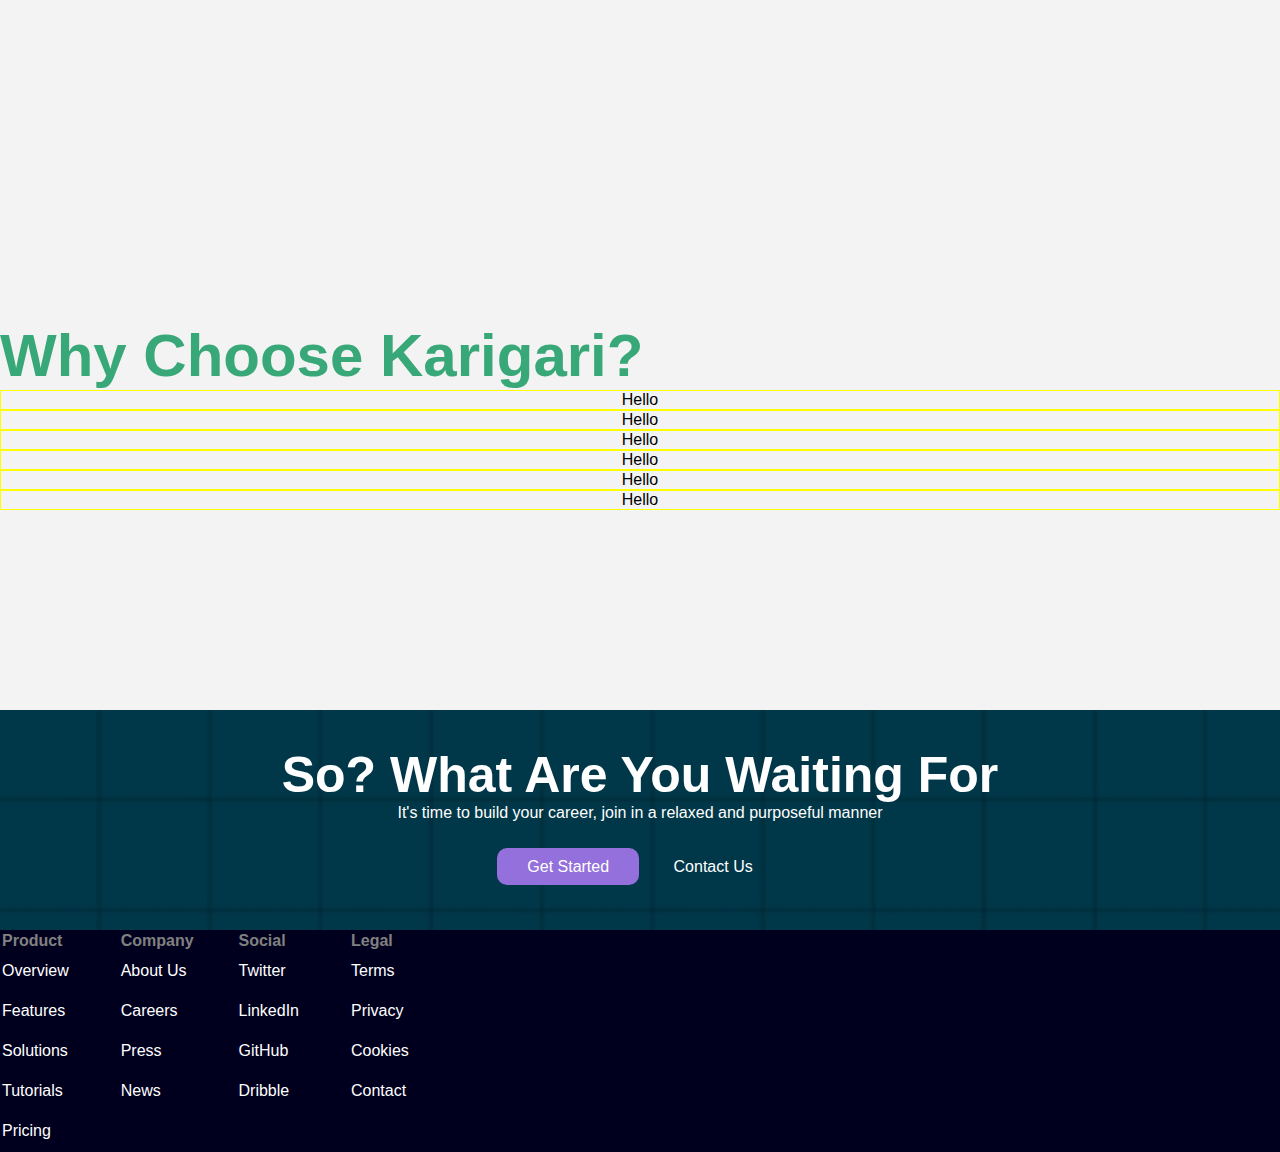
==== commit aae653d3: "g" ====
--- a/Landing_Page/front_end/index.html
+++ b/Landing_Page/front_end/index.html
@@ -30,7 +30,7 @@
 
     <!--Desktop 1-->
 
-    <img src="./imagesUsed/2c8e28e1b8ab54f369796a909b4a892b.jpg" alt="image1" style="position: absolute; top: 0; width: 100%; height: 100vh; z-index: -1;">
+    <img src="/home/snehilkankran/Documents/Karigari/karigari/Landing_Page/front_end/imagesUsed/Picsart_25-02-11_09-53-29-626.png" alt="image1" style="position: absolute; top: 0; width: 100%; height: 120vh; z-index: -1;">
     
     <div class="desktop_Seperator" style="margin-left: 50px;">
     <h1 style="font-family: cursive; font-size: 10vh;">"Empowering Skill, <br>Connecting Opportunities!"</h1> <br><br>
@@ -46,7 +46,7 @@
 
     <!--Desktop 2-->
 
-    <img src="./imagesUsed/Screenshot From 2025-02-11 08-36-31.png" style="position: absolute; width: 39%; right: 5%;">
+    <img src="/home/snehilkankran/Documents/Karigari/karigari/Landing_Page/front_end/imagesUsed/Screenshot From 2025-02-11 08-36-31.png" style="position: absolute; width: 39%; right: 5%;">
 
     <div class="desktop_Seperator" style="margin-left: 20px;">
     <h2>About Us</h2>
@@ -57,55 +57,25 @@
     </div>
     <br><br><br><br><br><br>
     <div class="LandingButtons">Join Us</div>
-    <br>
+    <br><br><br><br><br><br>
     </div>
 
     <!--Desktop 3-->
-    <div class="container">
-        <h2 style="margin-left: -11%;">Why Choose Karigari?</h2>
-        <div class="grid">
-            <div class="card">
-                <h2>01</h2>
-                <p><strong>Opportunities for All</strong></p>
-                <p>Jobs for both skilled and unskilled workers ... <a href="#">Read More</a></p>
-            </div>
-            <div class="card">
-                <h2>02</h2>
-                <p><strong>Seamless Job Search</strong></p>
-                <p>Advanced filters for job type, location & experience ... <a href="#">Read More</a></p>
-            </div>
-            <div class="card">
-                <h2>03</h2>
-                <p><strong>Real-time Communication</strong></p>
-                <p>Chat & notifications for instant updates ... <a href="#">Read More</a></p>
-            </div>
-            <div class="card">
-                <h2>04</h2>
-                <p><strong>Affordable Pricing</strong></p>
-                <p>No cost to reproduce materials, thanks to mobile learning ... <a href="#">Read More</a></p>
-            </div>
-            <div class="card">
-                <h2>05</h2>
-                <p><strong>Learner Satisfaction</strong></p>
-                <p>Aim for high satisfaction rates ... <a href="#">Read More</a></p>
-            </div>
-            <div class="card">
-                <h2>06</h2>
-                <p><strong>Training & Certification</strong></p>
-                <p>Helps workers upskill for better job opportunities ... <a href="#">Read More</a></p>
-            </div>
-        </div>
-        <div class="partners">
-            <img class="companies" src="./imagesUsed/Screenshot 2025-02-07 182452.png" alt="Amazon">
-            <img class="companies" src="./imagesUsed/Screenshot 2025-02-07 182540.png" alt="PayPal">
-            <img class="companies" src="./imagesUsed/Screenshot 2025-02-07 182547.png" alt="Disney">
-            <img class="companies" src="./imagesUsed/Screenshot 2025-02-07 182531.png" alt="Microsoft">
-        </div>
+    <div class="desktop_Seperator" style="background-color: rgb(243, 243, 243);">
+    <br><br>
+    <h2>Why Choose Karigari?</h2>
+    <center>
+        <div class="chooseDiv">Hello</div>
+        <div class="chooseDiv">Hello</div>
+        <div class="chooseDiv">Hello</div>
+        <div class="chooseDiv">Hello</div>
+        <div class="chooseDiv">Hello</div>
+        <div class="chooseDiv">Hello</div>
+    </center>
     </div>
-    <br>
 
     <!--Waiting Div-->
-    <div style="background-image: url('/home/snehilkankran/Documents/Karigari/karigari/Landing_Page/front_end/imagesUsed/Screenshot 2025-02-07 193707.png'); background-size: cover; color: white;">
+    <div style="background-image: url('/Landing_Page/front_end/imagesUsed/logo.jpg'); background-size: cover; color: white;">
         <center>
             <br><br>
             <span style="font-size: 50px; font-weight: bold;">So? What Are You Waiting For</span><br>
@@ -118,41 +88,42 @@
 
     
     <!--Footer-->
-    <footer class="site-footer">
-        <div>
-            <img src="./imagesUsed/logo.jpg" alt="Karigari Logo" width="200">
-            <p>Top learning experiences that create more talent in the world.</p>
-            <p>© 2022 Ed-Circle. All rights reserved.</p>
-        </div>
-        <div>
-            <h3>Product</h3>
-            <a href="#">Overview</a>
-            <a href="#">Features</a>
-            <a href="#">Solutions</a>
-            <a href="#">Tutorials</a>
-            <a href="#">Pricing</a>
-        </div>
-        <div>
-            <h3>Company</h3>
-            <a href="#">About us</a>
-            <a href="#">Careers</a>
-            <a href="#">Press <span style='color:red;'>New</span></a>
-            <a href="#">News</a>
-        </div>
-        <div>
-            <h3>Social</h3>
-            <a href="#">Twitter</a>
-            <a href="#">LinkedIn</a>
-            <a href="#">GitHub</a>
-            <a href="#">Dribbble</a>
-        </div>
-        <div>
-            <h3>Legal</h3>
-            <a href="#">Terms</a>
-            <a href="#">Privacy</a>
-            <a href="#">Cookies</a>
-            <a href="#">Contact</a>
-        </div>
-    </footer>
+    <div id="footer">
+        <table>
+            <tr id="topTableRow">
+                <th>Product</th>
+                <th>Company</th>
+                <th>Social</th>
+                <th>Legal</th>
+            </tr>
+            <tr>
+                <td>Overview</td>
+                <td>About Us</td>
+                <td>Twitter</td>
+                <td>Terms</td>
+            </tr>
+            <tr>
+                <td>Features</td>
+                <td>Careers</td>
+                <td>LinkedIn</td>
+                <td>Privacy</td>
+            </tr>
+            <tr>
+                <td>Solutions</td>
+                <td>Press</td>
+                <td>GitHub</td>
+                <td>Cookies</td>
+            </tr>
+            <tr>
+                <td>Tutorials</td>
+                <td>News</td>
+                <td>Dribble</td>
+                <td>Contact</td>
+            </tr>
+            <tr>
+                <td>Pricing</td>
+            </tr>
+        </table>
+    </div>
 </body>
 </html>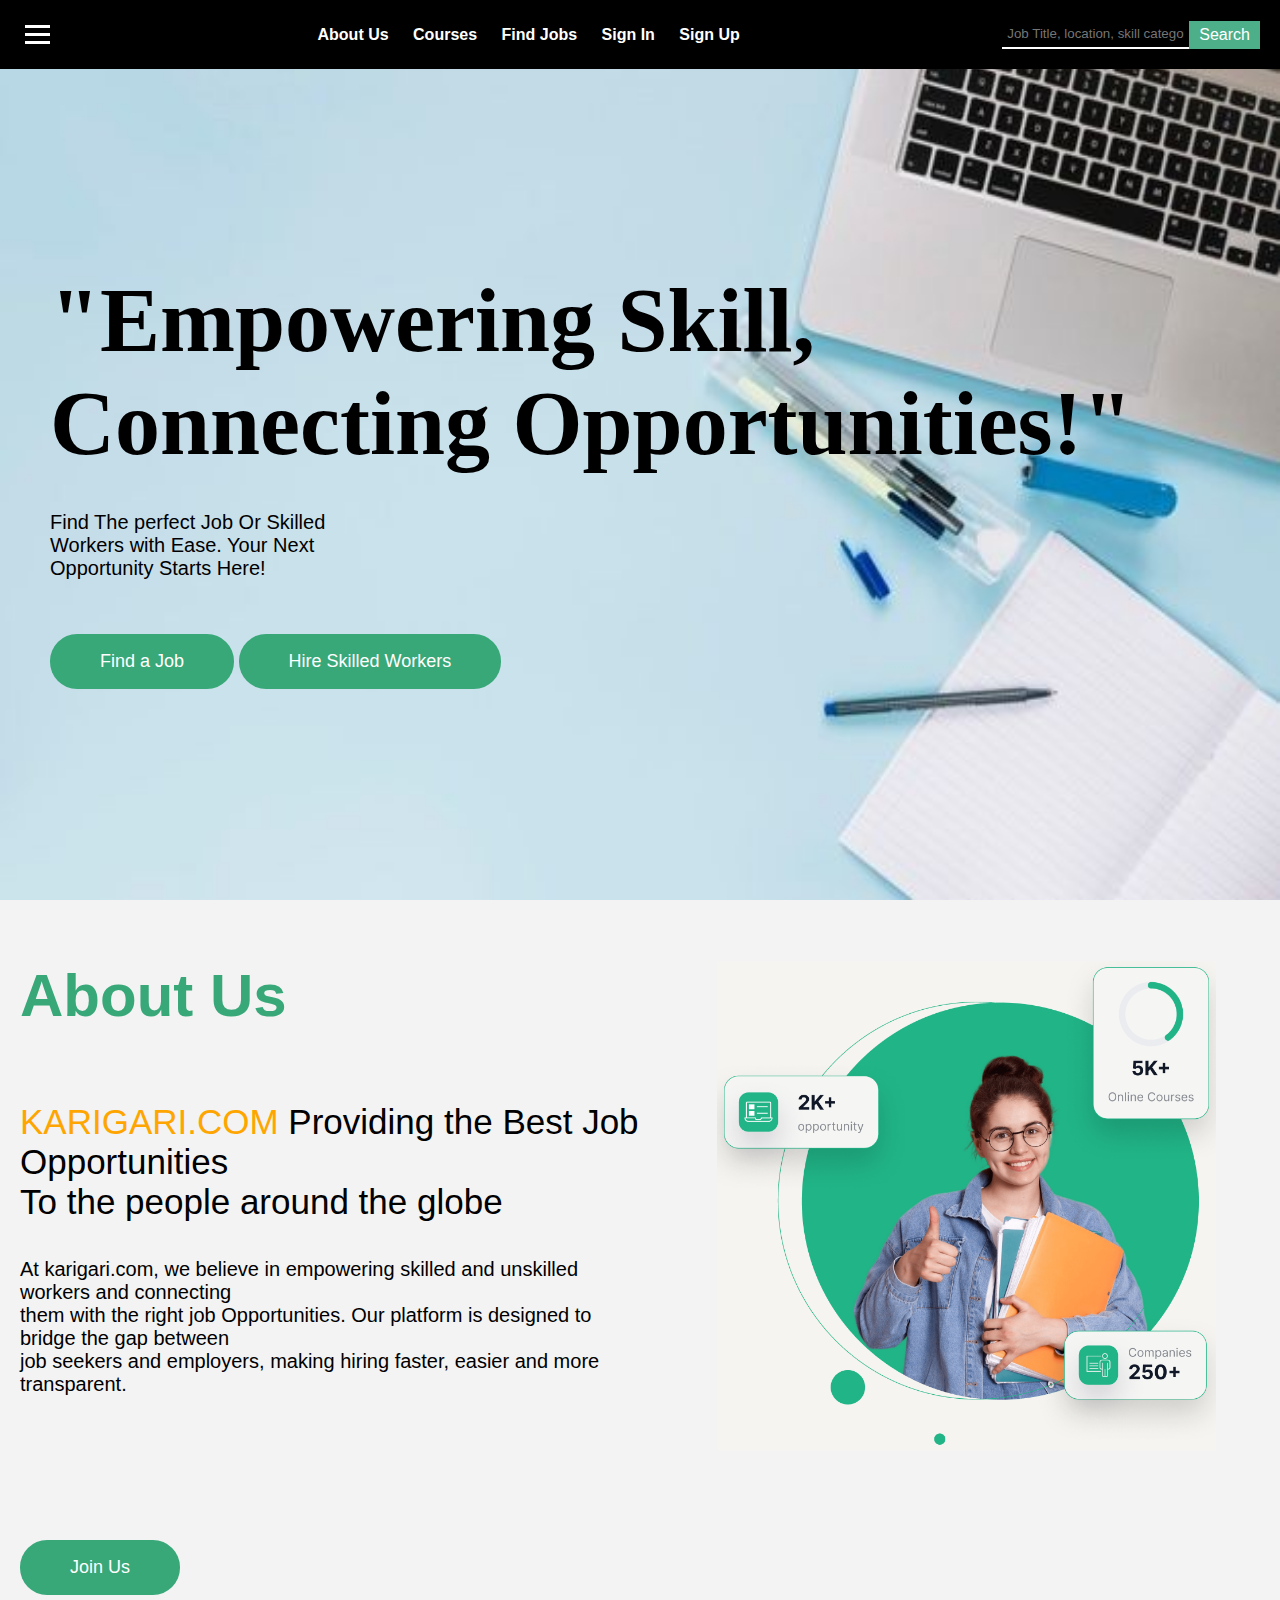
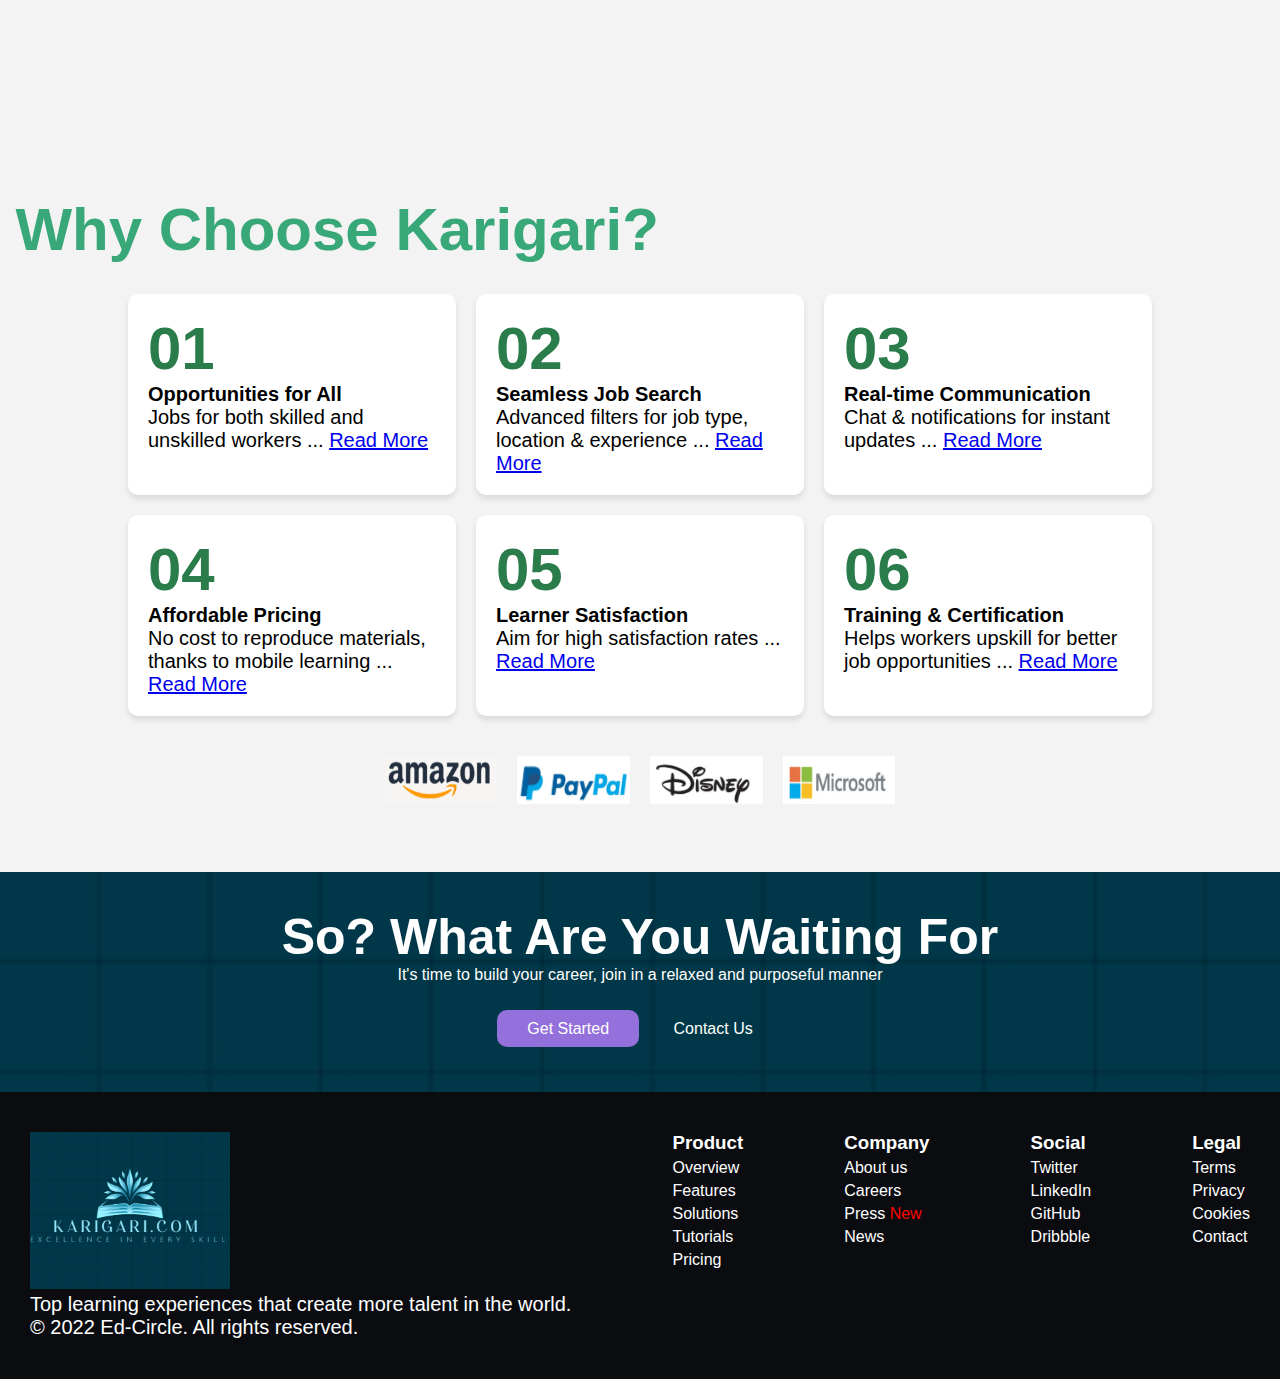
==== commit ebc3dee8: "Merge pull request #18 from anshmittal2807/freelancing" ====
--- a/Landing_Page/front_end/index.html
+++ b/Landing_Page/front_end/index.html
@@ -30,7 +30,7 @@
 
     <!--Desktop 1-->
 
-    <img src="/home/snehilkankran/Documents/Karigari/karigari/Landing_Page/front_end/imagesUsed/Picsart_25-02-11_09-53-29-626.png" alt="image1" style="position: absolute; top: 0; width: 100%; height: 120vh; z-index: -1;">
+    <img src="./imagesUsed/2c8e28e1b8ab54f369796a909b4a892b.jpg" alt="image1" style="position: absolute; top: 0; width: 100%; height: 100vh; z-index: -1;">
     
     <div class="desktop_Seperator" style="margin-left: 50px;">
     <h1 style="font-family: cursive; font-size: 10vh;">"Empowering Skill, <br>Connecting Opportunities!"</h1> <br><br>
@@ -46,7 +46,7 @@
 
     <!--Desktop 2-->
 
-    <img src="/home/snehilkankran/Documents/Karigari/karigari/Landing_Page/front_end/imagesUsed/Screenshot From 2025-02-11 08-36-31.png" style="position: absolute; width: 39%; right: 5%;">
+    <img src="./imagesUsed/Screenshot From 2025-02-11 08-36-31.png" style="position: absolute; width: 39%; right: 5%;">
 
     <div class="desktop_Seperator" style="margin-left: 20px;">
     <h2>About Us</h2>
@@ -57,22 +57,52 @@
     </div>
     <br><br><br><br><br><br>
     <div class="LandingButtons">Join Us</div>
-    <br><br><br><br><br><br>
+    <br>
     </div>
 
     <!--Desktop 3-->
-    <div class="desktop_Seperator" style="background-color: rgb(243, 243, 243);">
-    <br><br>
-    <h2>Why Choose Karigari?</h2>
-    <center>
-        <div class="chooseDiv">Hello</div>
-        <div class="chooseDiv">Hello</div>
-        <div class="chooseDiv">Hello</div>
-        <div class="chooseDiv">Hello</div>
-        <div class="chooseDiv">Hello</div>
-        <div class="chooseDiv">Hello</div>
-    </center>
+    <div class="container">
+        <h2 style="margin-left: -11%;">Why Choose Karigari?</h2>
+        <div class="grid">
+            <div class="card">
+                <h2>01</h2>
+                <p><strong>Opportunities for All</strong></p>
+                <p>Jobs for both skilled and unskilled workers ... <a href="#">Read More</a></p>
+            </div>
+            <div class="card">
+                <h2>02</h2>
+                <p><strong>Seamless Job Search</strong></p>
+                <p>Advanced filters for job type, location & experience ... <a href="#">Read More</a></p>
+            </div>
+            <div class="card">
+                <h2>03</h2>
+                <p><strong>Real-time Communication</strong></p>
+                <p>Chat & notifications for instant updates ... <a href="#">Read More</a></p>
+            </div>
+            <div class="card">
+                <h2>04</h2>
+                <p><strong>Affordable Pricing</strong></p>
+                <p>No cost to reproduce materials, thanks to mobile learning ... <a href="#">Read More</a></p>
+            </div>
+            <div class="card">
+                <h2>05</h2>
+                <p><strong>Learner Satisfaction</strong></p>
+                <p>Aim for high satisfaction rates ... <a href="#">Read More</a></p>
+            </div>
+            <div class="card">
+                <h2>06</h2>
+                <p><strong>Training & Certification</strong></p>
+                <p>Helps workers upskill for better job opportunities ... <a href="#">Read More</a></p>
+            </div>
+        </div>
+        <div class="partners">
+            <img class="companies" src="./imagesUsed/Screenshot 2025-02-07 182452.png" alt="Amazon">
+            <img class="companies" src="./imagesUsed/Screenshot 2025-02-07 182540.png" alt="PayPal">
+            <img class="companies" src="./imagesUsed/Screenshot 2025-02-07 182547.png" alt="Disney">
+            <img class="companies" src="./imagesUsed/Screenshot 2025-02-07 182531.png" alt="Microsoft">
+        </div>
     </div>
+    <br>
 
     <!--Waiting Div-->
     <div style="background-image: url('/Landing_Page/front_end/imagesUsed/logo.jpg'); background-size: cover; color: white;">
@@ -88,42 +118,41 @@
 
     
     <!--Footer-->
-    <div id="footer">
-        <table>
-            <tr id="topTableRow">
-                <th>Product</th>
-                <th>Company</th>
-                <th>Social</th>
-                <th>Legal</th>
-            </tr>
-            <tr>
-                <td>Overview</td>
-                <td>About Us</td>
-                <td>Twitter</td>
-                <td>Terms</td>
-            </tr>
-            <tr>
-                <td>Features</td>
-                <td>Careers</td>
-                <td>LinkedIn</td>
-                <td>Privacy</td>
-            </tr>
-            <tr>
-                <td>Solutions</td>
-                <td>Press</td>
-                <td>GitHub</td>
-                <td>Cookies</td>
-            </tr>
-            <tr>
-                <td>Tutorials</td>
-                <td>News</td>
-                <td>Dribble</td>
-                <td>Contact</td>
-            </tr>
-            <tr>
-                <td>Pricing</td>
-            </tr>
-        </table>
-    </div>
+    <footer class="site-footer">
+        <div>
+            <img src="./imagesUsed/logo.jpg" alt="Karigari Logo" width="200">
+            <p>Top learning experiences that create more talent in the world.</p>
+            <p>© 2022 Ed-Circle. All rights reserved.</p>
+        </div>
+        <div>
+            <h3>Product</h3>
+            <a href="#">Overview</a>
+            <a href="#">Features</a>
+            <a href="#">Solutions</a>
+            <a href="#">Tutorials</a>
+            <a href="#">Pricing</a>
+        </div>
+        <div>
+            <h3>Company</h3>
+            <a href="#">About us</a>
+            <a href="#">Careers</a>
+            <a href="#">Press <span style='color:red;'>New</span></a>
+            <a href="#">News</a>
+        </div>
+        <div>
+            <h3>Social</h3>
+            <a href="#">Twitter</a>
+            <a href="#">LinkedIn</a>
+            <a href="#">GitHub</a>
+            <a href="#">Dribbble</a>
+        </div>
+        <div>
+            <h3>Legal</h3>
+            <a href="#">Terms</a>
+            <a href="#">Privacy</a>
+            <a href="#">Cookies</a>
+            <a href="#">Contact</a>
+        </div>
+    </footer>
 </body>
 </html>